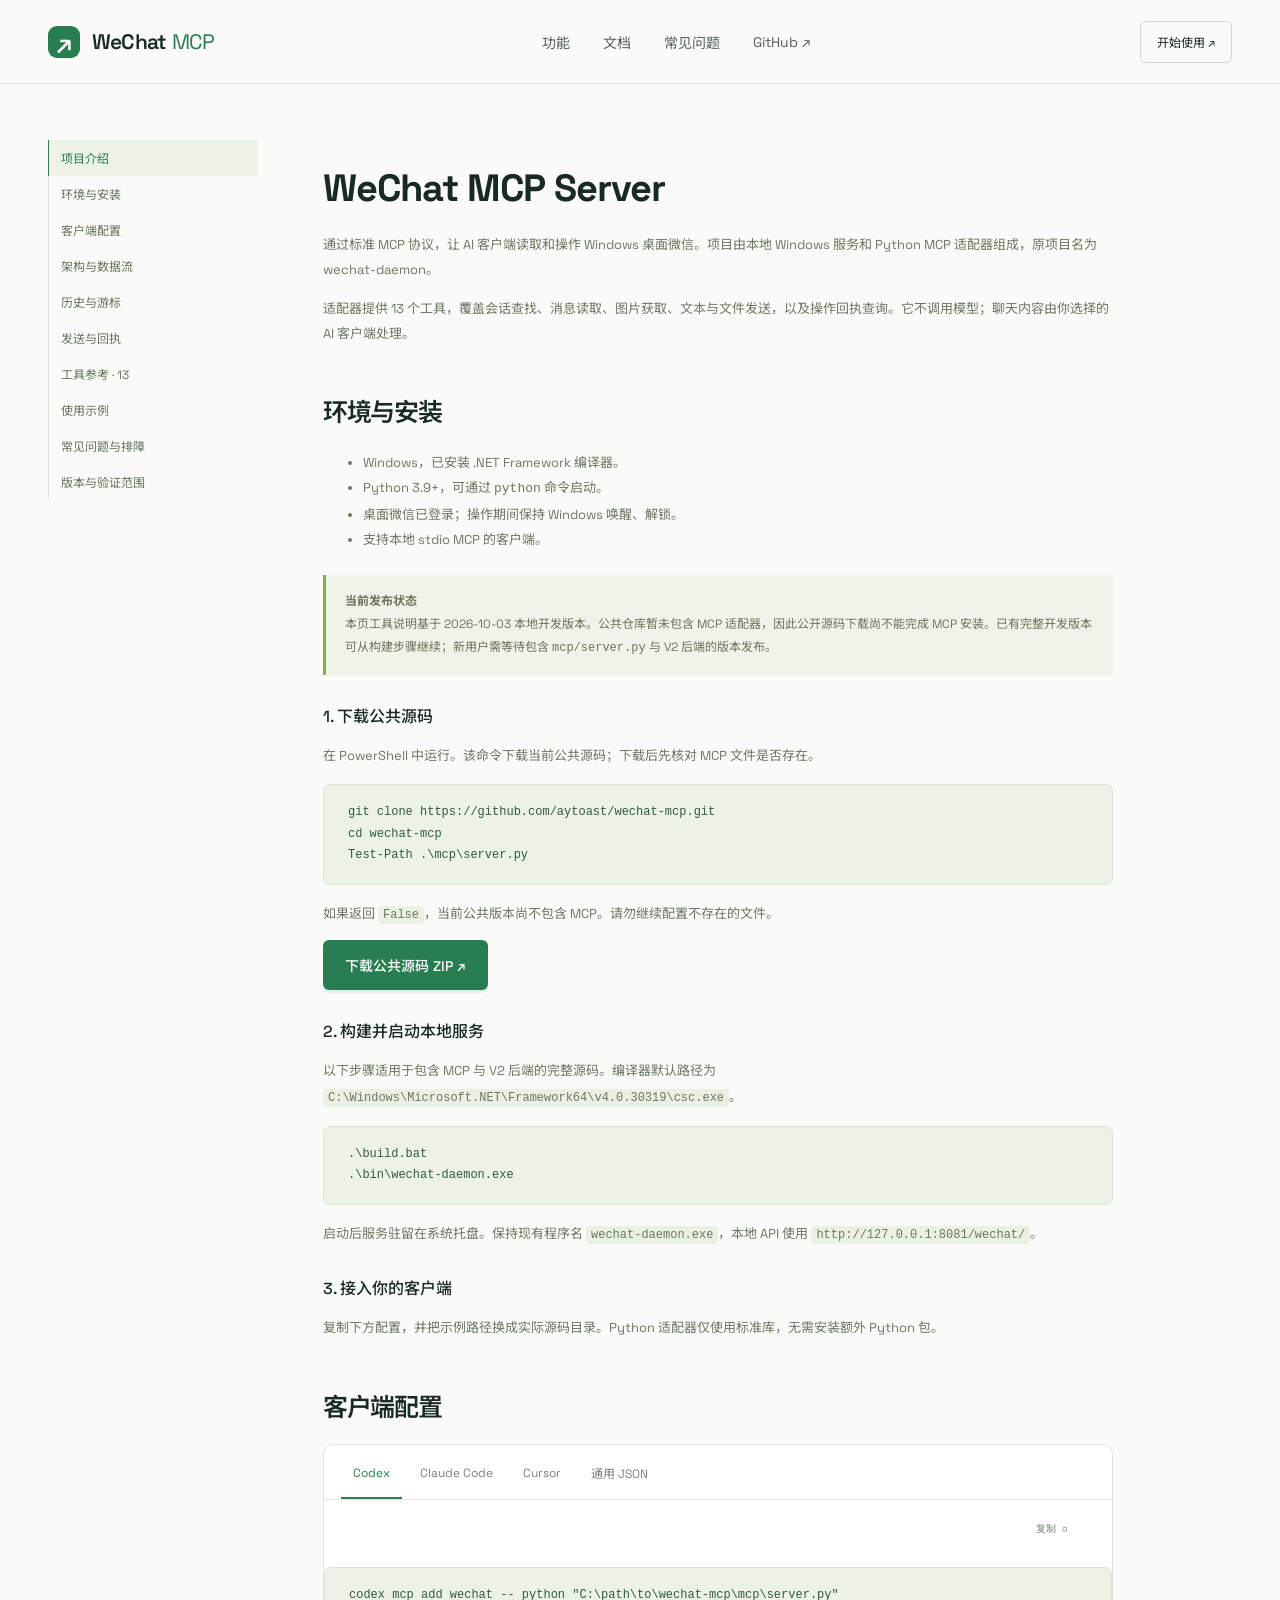
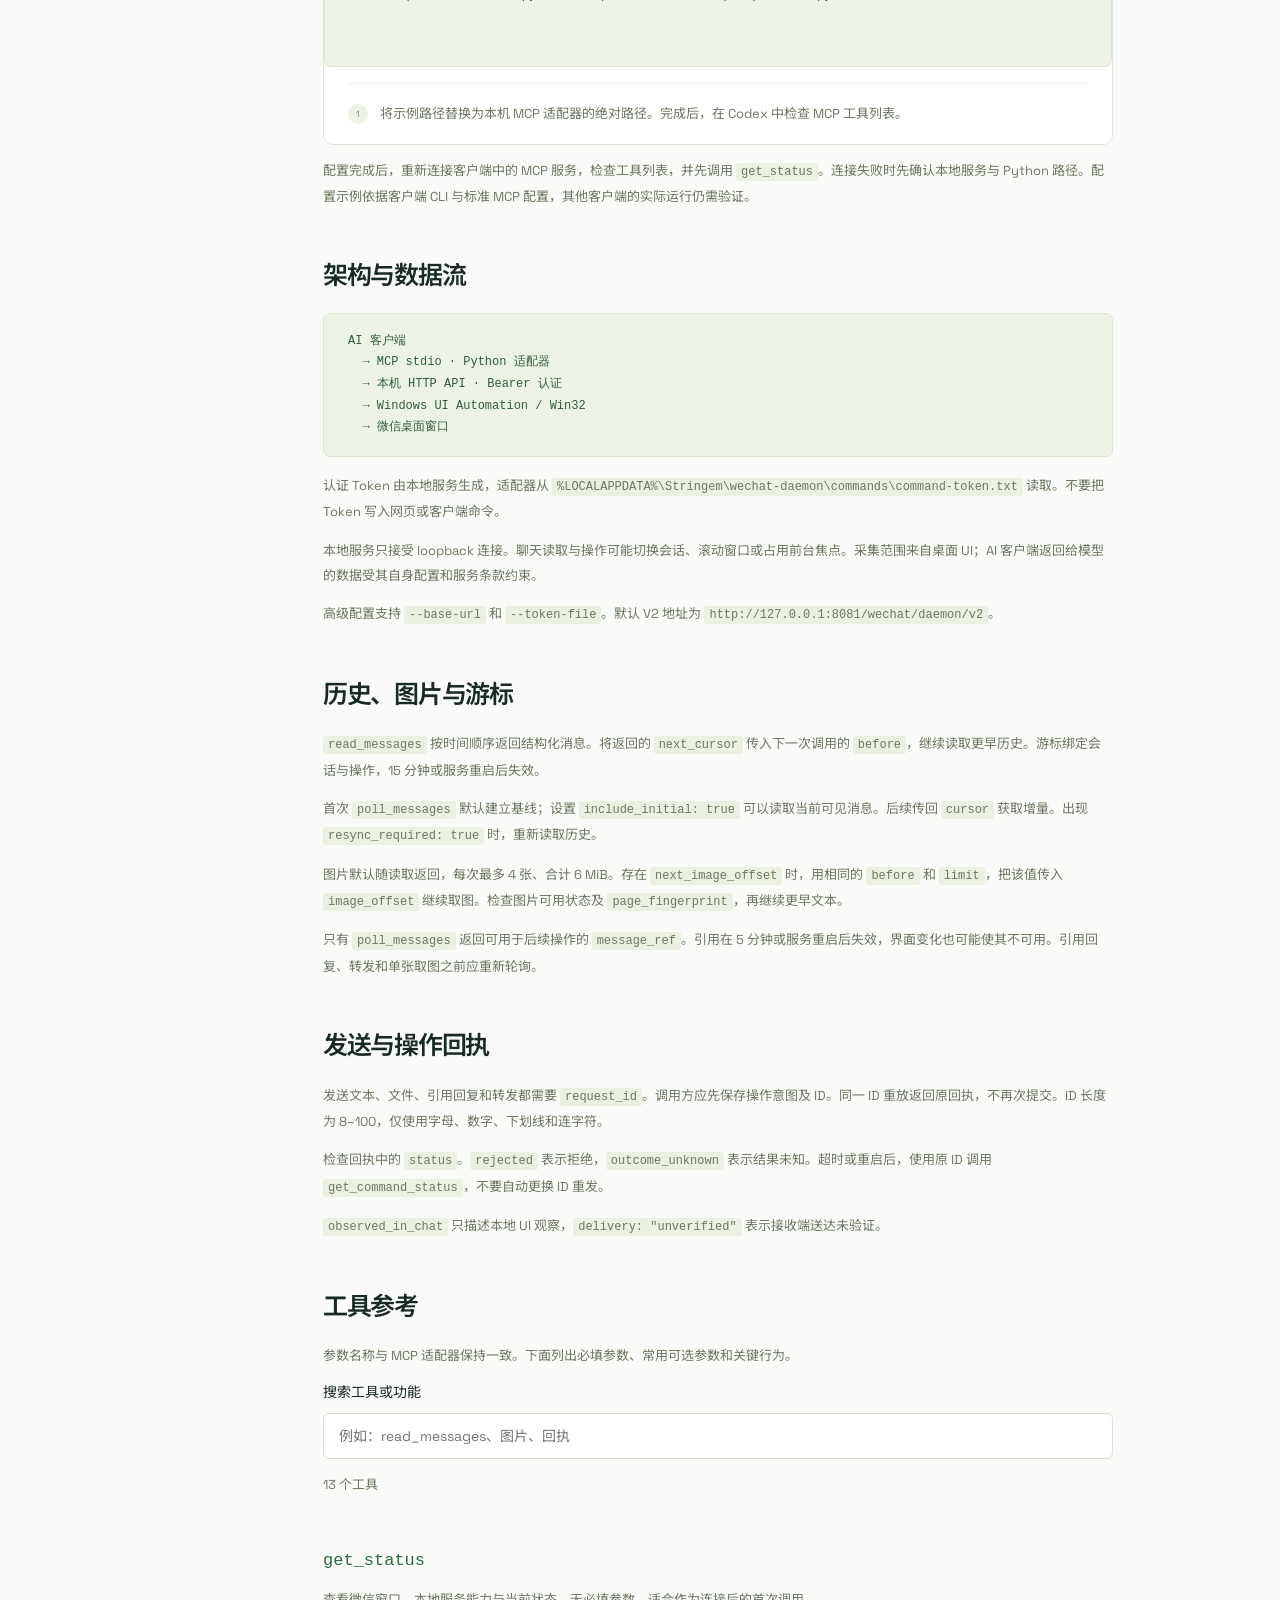
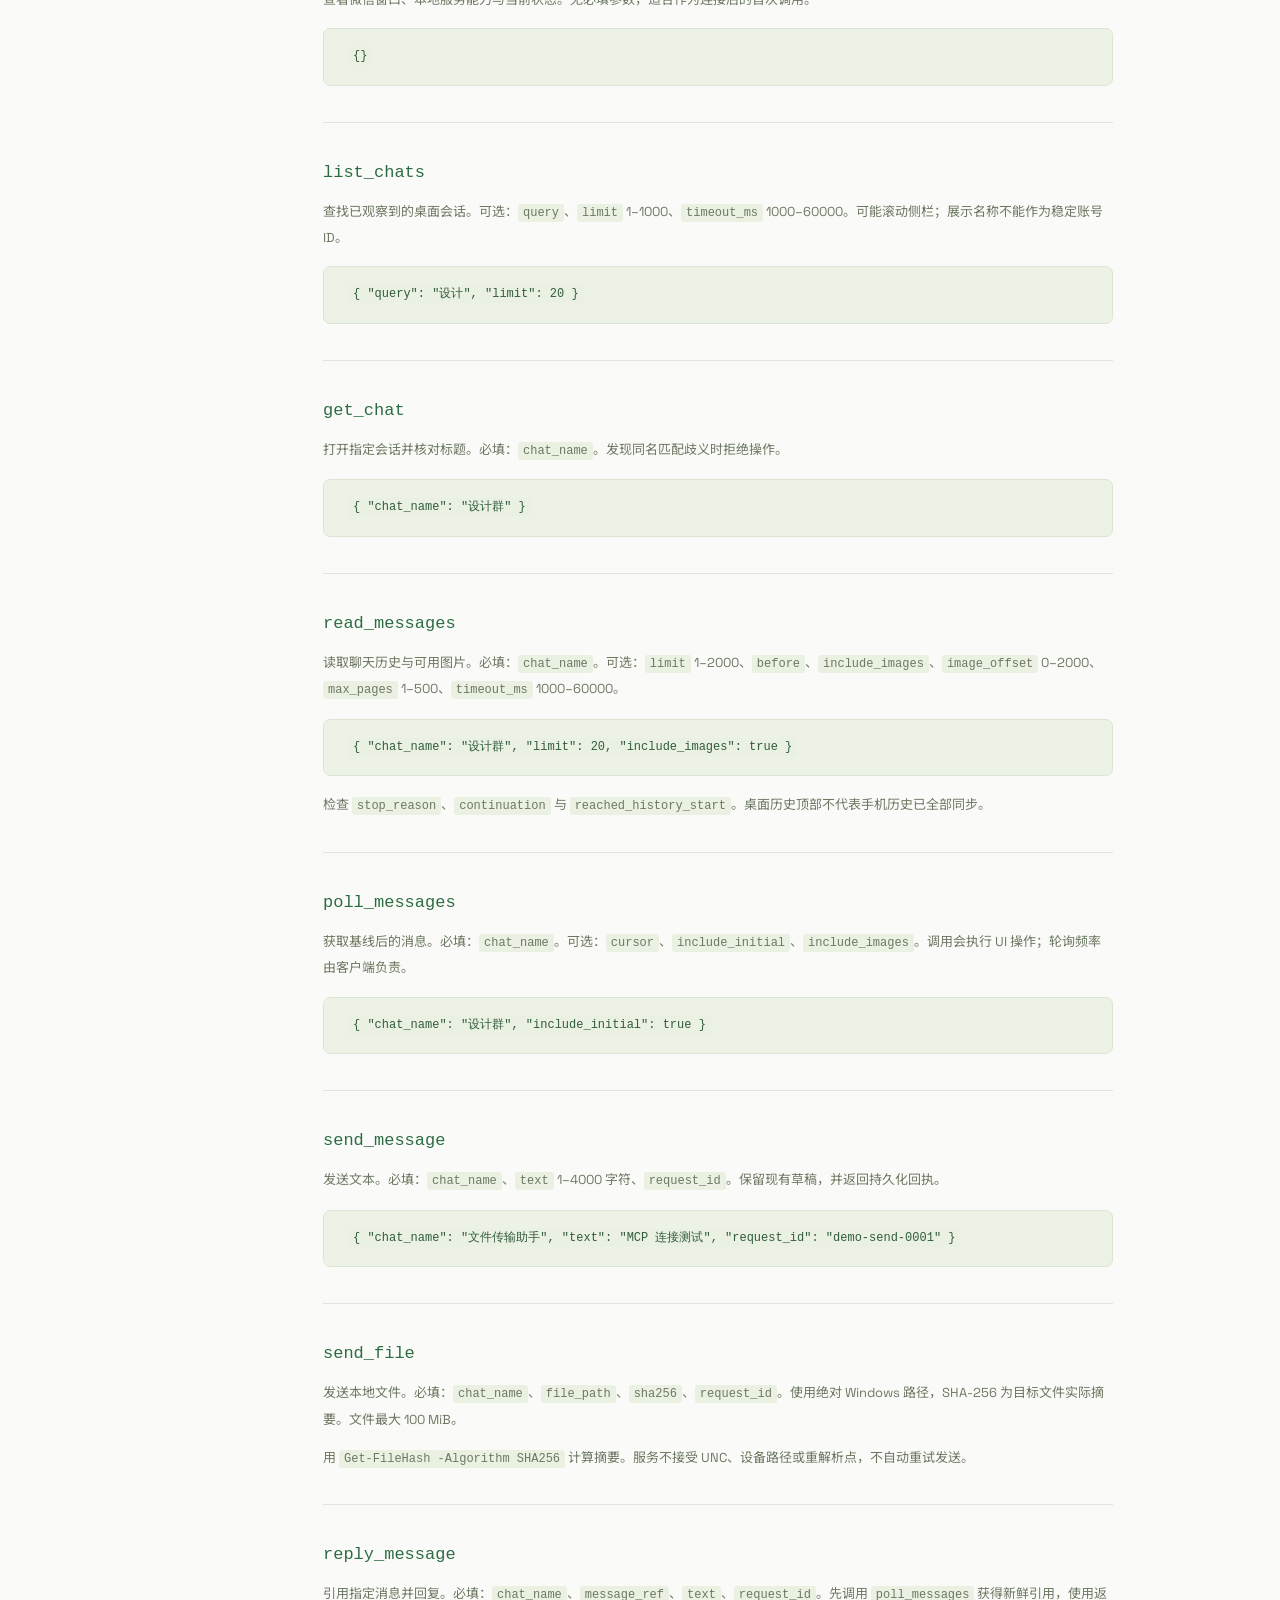
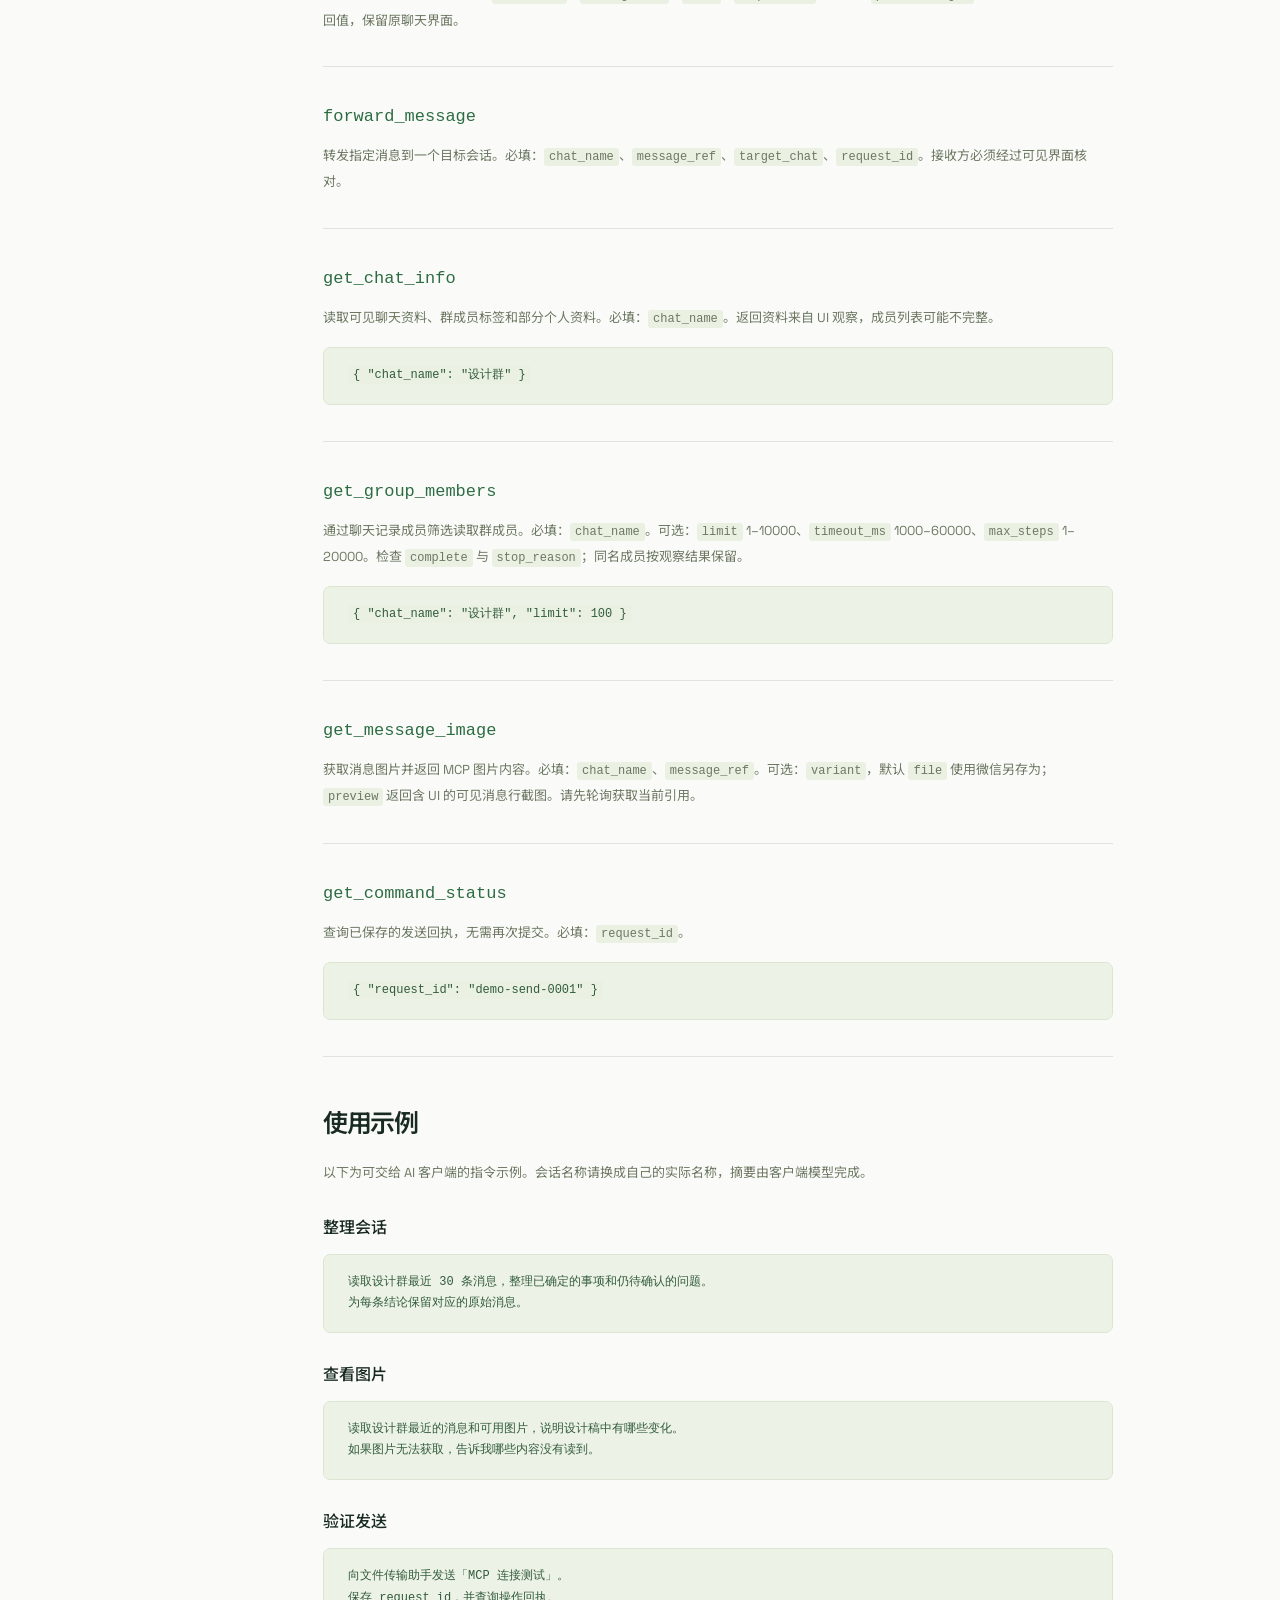
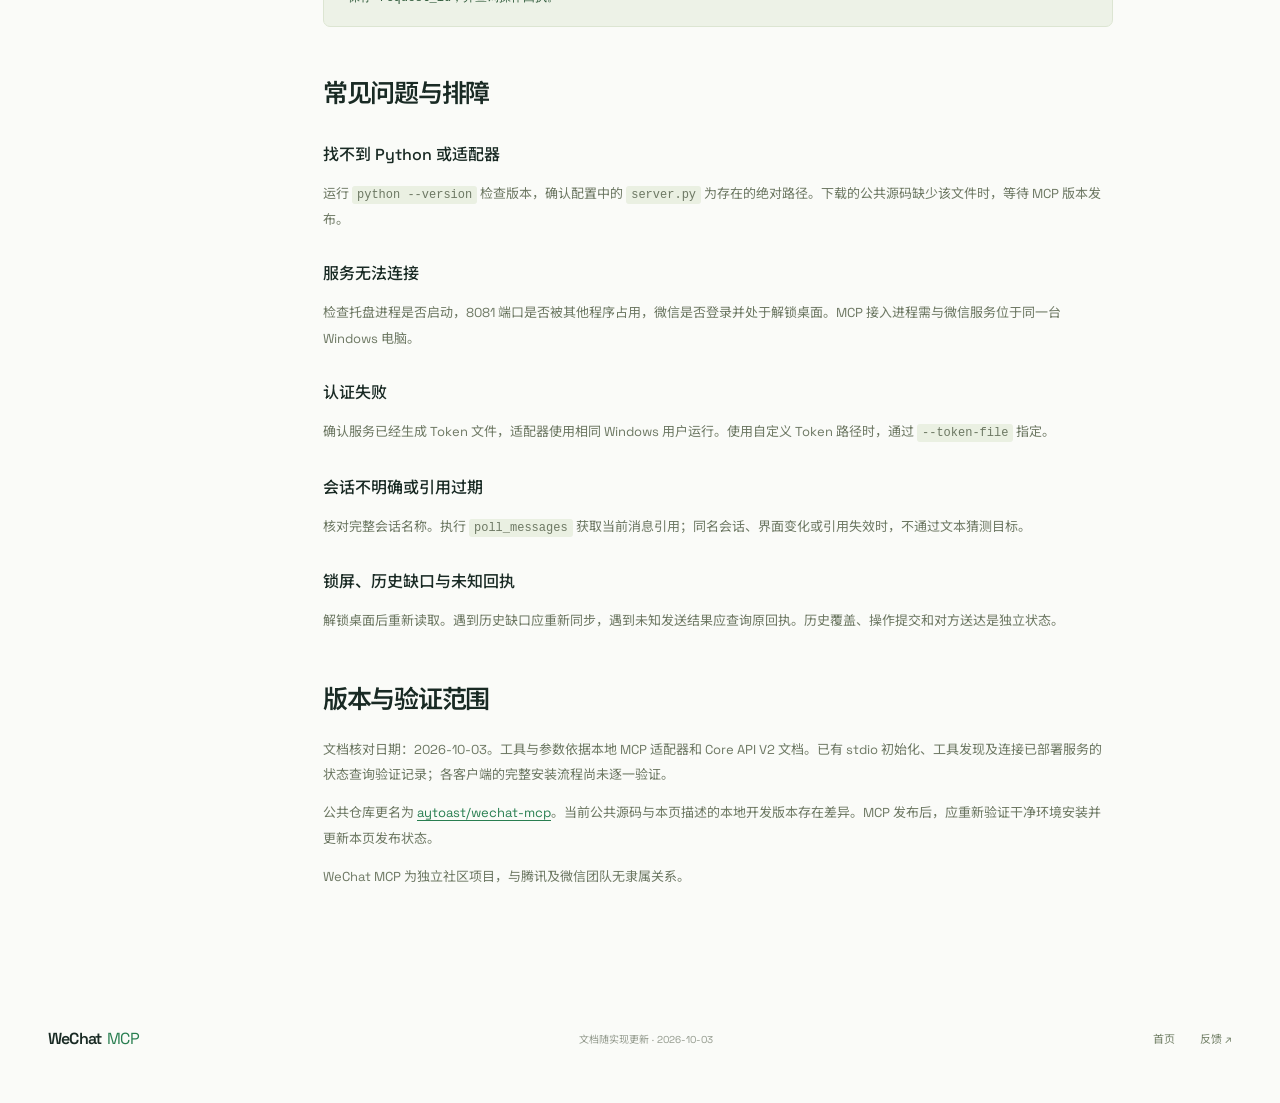
==== website/docs.html @ 26252d42 "feat: consolidate polished website into WeChat MCP repository" ====
<!doctype html><html lang="zh-CN"><head><meta charset="UTF-8"><meta name="viewport" content="width=device-width,initial-scale=1"><title>文档 — WeChat MCP Server</title><meta name="description" content="WeChat MCP Server 安装、客户端配置、13 个工具的参数说明与操作示例。"><link rel="icon" href="./favicon.svg" type="image/svg+xml"><link rel="stylesheet" href="./style.css?v=20261003-polish"></head><body>
<a class="skip" href="#main">跳到正文</a><header><div class="nav wrap"><a class="brand" href="./"><span class="brand-icon">↗</span>WeChat <b>MCP</b></a><nav aria-label="主导航"><a href="./#capabilities">功能</a><a href="./docs.html" aria-current="page">文档</a><a href="./#faq">常见问题</a><a class="github" href="https://github.com/aytoast/wechat-mcp">GitHub ↗</a></nav><a class="nav-cta" href="#quickstart">开始使用 ↗</a></div></header>
<div class="docs-mobile-nav wrap"><a href="#quickstart">安装</a><a href="#clients">客户端</a><a href="#tools">工具</a><a href="#examples">示例</a><a href="#troubleshooting">排障</a></div>
<div class="docs-layout wrap"><aside class="docs-sidebar" aria-label="文档目录"><a href="#overview">项目介绍</a><a href="#quickstart">环境与安装</a><a href="#clients">客户端配置</a><a href="#architecture">架构与数据流</a><a href="#history">历史与游标</a><a href="#receipts">发送与回执</a><a href="#tools">工具参考 · 13</a><a href="#examples">使用示例</a><a href="#troubleshooting">常见问题与排障</a><a href="#status">版本与验证范围</a></aside>
<main class="docs-main" id="main"><section id="overview"><h1>WeChat MCP Server</h1><p>通过标准 MCP 协议，让 AI 客户端读取和操作 Windows 桌面微信。项目由本地 Windows 服务和 Python MCP 适配器组成，原项目名为 wechat-daemon。</p><p>适配器提供 13 个工具，覆盖会话查找、消息读取、图片获取、文本与文件发送，以及操作回执查询。它不调用模型；聊天内容由你选择的 AI 客户端处理。</p></section>
<section id="quickstart"><h2>环境与安装</h2><ul><li>Windows，已安装 .NET Framework 编译器。</li><li>Python 3.9+，可通过 <code>python</code> 命令启动。</li><li>桌面微信已登录；操作期间保持 Windows 唤醒、解锁。</li><li>支持本地 stdio MCP 的客户端。</li></ul><div class="callout"><strong>当前发布状态</strong><br>本页工具说明基于 2026-10-03 本地开发版本。公共仓库暂未包含 MCP 适配器，因此公开源码下载尚不能完成 MCP 安装。已有完整开发版本可从构建步骤继续；新用户需等待包含 <code>mcp/server.py</code> 与 V2 后端的版本发布。</div><h3>1. 下载公共源码</h3><p>在 PowerShell 中运行。该命令下载当前公共源码；下载后先核对 MCP 文件是否存在。</p><pre><code>git clone https://github.com/aytoast/wechat-mcp.git
cd wechat-mcp
Test-Path .\mcp\server.py</code></pre><p>如果返回 <code>False</code>，当前公共版本尚不包含 MCP。请勿继续配置不存在的文件。</p><a class="button primary" href="https://github.com/aytoast/wechat-mcp/archive/refs/heads/master.zip">下载公共源码 ZIP ↗</a><h3>2. 构建并启动本地服务</h3><p>以下步骤适用于包含 MCP 与 V2 后端的完整源码。编译器默认路径为 <code>C:\Windows\Microsoft.NET\Framework64\v4.0.30319\csc.exe</code>。</p><pre><code>.\build.bat
.\bin\wechat-daemon.exe</code></pre><p>启动后服务驻留在系统托盘。保持现有程序名 <code>wechat-daemon.exe</code>，本地 API 使用 <code>http://127.0.0.1:8081/wechat/</code>。</p><h3>3. 接入你的客户端</h3><p>复制下方配置，并把示例路径换成实际源码目录。Python 适配器仅使用标准库，无需安装额外 Python 包。</p></section>
<section id="clients"><h2>客户端配置</h2><div class="install-card"><div class="tabs" role="tablist" aria-label="选择 MCP 客户端"><button role="tab" aria-selected="true" data-client="codex">Codex</button><button role="tab" aria-selected="false" data-client="claude">Claude Code</button><button role="tab" aria-selected="false" data-client="cursor">Cursor</button><button role="tab" aria-selected="false" data-client="json">通用 JSON</button></div><div class="code-heading"><button class="copy" data-copy="install-command" aria-label="复制接入命令">复制 ▢</button></div><pre><code id="install-command"></code></pre><div class="install-foot"><span class="step-circle">1</span><p id="client-note"></p></div></div><p>配置完成后，重新连接客户端中的 MCP 服务，检查工具列表，并先调用 <code>get_status</code>。连接失败时先确认本地服务与 Python 路径。配置示例依据客户端 CLI 与标准 MCP 配置，其他客户端的实际运行仍需验证。</p></section>
<section id="architecture"><h2>架构与数据流</h2><pre><code>AI 客户端
  → MCP stdio · Python 适配器
  → 本机 HTTP API · Bearer 认证
  → Windows UI Automation / Win32
  → 微信桌面窗口</code></pre><p>认证 Token 由本地服务生成，适配器从 <code>%LOCALAPPDATA%\Stringem\wechat-daemon\commands\command-token.txt</code> 读取。不要把 Token 写入网页或客户端命令。</p><p>本地服务只接受 loopback 连接。聊天读取与操作可能切换会话、滚动窗口或占用前台焦点。采集范围来自桌面 UI；AI 客户端返回给模型的数据受其自身配置和服务条款约束。</p><p>高级配置支持 <code>--base-url</code> 和 <code>--token-file</code>。默认 V2 地址为 <code>http://127.0.0.1:8081/wechat/daemon/v2</code>。</p></section>
<section id="history"><h2>历史、图片与游标</h2><p><code>read_messages</code> 按时间顺序返回结构化消息。将返回的 <code>next_cursor</code> 传入下一次调用的 <code>before</code>，继续读取更早历史。游标绑定会话与操作，15 分钟或服务重启后失效。</p><p>首次 <code>poll_messages</code> 默认建立基线；设置 <code>include_initial: true</code> 可以读取当前可见消息。后续传回 <code>cursor</code> 获取增量。出现 <code>resync_required: true</code> 时，重新读取历史。</p><p>图片默认随读取返回，每次最多 4 张、合计 6 MiB。存在 <code>next_image_offset</code> 时，用相同的 <code>before</code> 和 <code>limit</code>，把该值传入 <code>image_offset</code> 继续取图。检查图片可用状态及 <code>page_fingerprint</code>，再继续更早文本。</p><p>只有 <code>poll_messages</code> 返回可用于后续操作的 <code>message_ref</code>。引用在 5 分钟或服务重启后失效，界面变化也可能使其不可用。引用回复、转发和单张取图之前应重新轮询。</p></section>
<section id="receipts"><h2>发送与操作回执</h2><p>发送文本、文件、引用回复和转发都需要 <code>request_id</code>。调用方应先保存操作意图及 ID。同一 ID 重放返回原回执，不再次提交。ID 长度为 8–100，仅使用字母、数字、下划线和连字符。</p><p>检查回执中的 <code>status</code>。<code>rejected</code> 表示拒绝，<code>outcome_unknown</code> 表示结果未知。超时或重启后，使用原 ID 调用 <code>get_command_status</code>，不要自动更换 ID 重发。</p><p><code>observed_in_chat</code> 只描述本地 UI 观察，<code>delivery: "unverified"</code> 表示接收端送达未验证。</p></section>
<section id="tools"><h2>工具参考</h2><p>参数名称与 MCP 适配器保持一致。下面列出必填参数、常用可选参数和关键行为。</p><label for="tool-search">搜索工具或功能</label><input id="tool-search" class="doc-search" type="search" placeholder="例如：read_messages、图片、回执" style="margin-top:12px"><p id="tool-count" aria-live="polite">13 个工具</p><div id="tool-empty" class="doc-empty" hidden>没有匹配的工具，试试其他关键词。</div>
<article class="doc-tool" id="get_status"><h3>get_status</h3><p>查看微信窗口、本地服务能力与当前状态。无必填参数，适合作为连接后的首次调用。</p><pre><code>{}</code></pre></article>
<article class="doc-tool" id="list_chats"><h3>list_chats</h3><p>查找已观察到的桌面会话。可选：<code>query</code>、<code>limit</code> 1–1000、<code>timeout_ms</code> 1000–60000。可能滚动侧栏；展示名称不能作为稳定账号 ID。</p><pre><code>{ "query": "设计", "limit": 20 }</code></pre></article>
<article class="doc-tool" id="get_chat"><h3>get_chat</h3><p>打开指定会话并核对标题。必填：<code>chat_name</code>。发现同名匹配歧义时拒绝操作。</p><pre><code>{ "chat_name": "设计群" }</code></pre></article>
<article class="doc-tool" id="read_messages"><h3>read_messages</h3><p>读取聊天历史与可用图片。必填：<code>chat_name</code>。可选：<code>limit</code> 1–2000、<code>before</code>、<code>include_images</code>、<code>image_offset</code> 0–2000、<code>max_pages</code> 1–500、<code>timeout_ms</code> 1000–60000。</p><pre><code>{ "chat_name": "设计群", "limit": 20, "include_images": true }</code></pre><p>检查 <code>stop_reason</code>、<code>continuation</code> 与 <code>reached_history_start</code>。桌面历史顶部不代表手机历史已全部同步。</p></article>
<article class="doc-tool" id="poll_messages"><h3>poll_messages</h3><p>获取基线后的消息。必填：<code>chat_name</code>。可选：<code>cursor</code>、<code>include_initial</code>、<code>include_images</code>。调用会执行 UI 操作；轮询频率由客户端负责。</p><pre><code>{ "chat_name": "设计群", "include_initial": true }</code></pre></article>
<article class="doc-tool" id="send_message"><h3>send_message</h3><p>发送文本。必填：<code>chat_name</code>、<code>text</code> 1–4000 字符、<code>request_id</code>。保留现有草稿，并返回持久化回执。</p><pre><code>{ "chat_name": "文件传输助手", "text": "MCP 连接测试", "request_id": "demo-send-0001" }</code></pre></article>
<article class="doc-tool" id="send_file"><h3>send_file</h3><p>发送本地文件。必填：<code>chat_name</code>、<code>file_path</code>、<code>sha256</code>、<code>request_id</code>。使用绝对 Windows 路径，SHA-256 为目标文件实际摘要。文件最大 100 MiB。</p><p>用 <code>Get-FileHash -Algorithm SHA256</code> 计算摘要。服务不接受 UNC、设备路径或重解析点，不自动重试发送。</p></article>
<article class="doc-tool" id="reply_message"><h3>reply_message</h3><p>引用指定消息并回复。必填：<code>chat_name</code>、<code>message_ref</code>、<code>text</code>、<code>request_id</code>。先调用 <code>poll_messages</code> 获得新鲜引用，使用返回值，保留原聊天界面。</p></article>
<article class="doc-tool" id="forward_message"><h3>forward_message</h3><p>转发指定消息到一个目标会话。必填：<code>chat_name</code>、<code>message_ref</code>、<code>target_chat</code>、<code>request_id</code>。接收方必须经过可见界面核对。</p></article>
<article class="doc-tool" id="get_chat_info"><h3>get_chat_info</h3><p>读取可见聊天资料、群成员标签和部分个人资料。必填：<code>chat_name</code>。返回资料来自 UI 观察，成员列表可能不完整。</p><pre><code>{ "chat_name": "设计群" }</code></pre></article>
<article class="doc-tool" id="get_group_members"><h3>get_group_members</h3><p>通过聊天记录成员筛选读取群成员。必填：<code>chat_name</code>。可选：<code>limit</code> 1–10000、<code>timeout_ms</code> 1000–60000、<code>max_steps</code> 1–20000。检查 <code>complete</code> 与 <code>stop_reason</code>；同名成员按观察结果保留。</p><pre><code>{ "chat_name": "设计群", "limit": 100 }</code></pre></article>
<article class="doc-tool" id="get_message_image"><h3>get_message_image</h3><p>获取消息图片并返回 MCP 图片内容。必填：<code>chat_name</code>、<code>message_ref</code>。可选：<code>variant</code>，默认 <code>file</code> 使用微信另存为；<code>preview</code> 返回含 UI 的可见消息行截图。请先轮询获取当前引用。</p></article>
<article class="doc-tool" id="get_command_status"><h3>get_command_status</h3><p>查询已保存的发送回执，无需再次提交。必填：<code>request_id</code>。</p><pre><code>{ "request_id": "demo-send-0001" }</code></pre></article></section>
<section id="examples"><h2>使用示例</h2><p>以下为可交给 AI 客户端的指令示例。会话名称请换成自己的实际名称，摘要由客户端模型完成。</p><h3>整理会话</h3><pre><code>读取设计群最近 30 条消息，整理已确定的事项和仍待确认的问题。
为每条结论保留对应的原始消息。</code></pre><h3>查看图片</h3><pre><code>读取设计群最近的消息和可用图片，说明设计稿中有哪些变化。
如果图片无法获取，告诉我哪些内容没有读到。</code></pre><h3>验证发送</h3><pre><code>向文件传输助手发送「MCP 连接测试」。
保存 request_id，并查询操作回执。</code></pre></section>
<section id="troubleshooting"><h2>常见问题与排障</h2><h3>找不到 Python 或适配器</h3><p>运行 <code>python --version</code> 检查版本，确认配置中的 <code>server.py</code> 为存在的绝对路径。下载的公共源码缺少该文件时，等待 MCP 版本发布。</p><h3>服务无法连接</h3><p>检查托盘进程是否启动，8081 端口是否被其他程序占用，微信是否登录并处于解锁桌面。MCP 接入进程需与微信服务位于同一台 Windows 电脑。</p><h3>认证失败</h3><p>确认服务已经生成 Token 文件，适配器使用相同 Windows 用户运行。使用自定义 Token 路径时，通过 <code>--token-file</code> 指定。</p><h3>会话不明确或引用过期</h3><p>核对完整会话名称。执行 <code>poll_messages</code> 获取当前消息引用；同名会话、界面变化或引用失效时，不通过文本猜测目标。</p><h3>锁屏、历史缺口与未知回执</h3><p>解锁桌面后重新读取。遇到历史缺口应重新同步，遇到未知发送结果应查询原回执。历史覆盖、操作提交和对方送达是独立状态。</p></section>
<section id="status"><h2>版本与验证范围</h2><p>文档核对日期：2026-10-03。工具与参数依据本地 MCP 适配器和 Core API V2 文档。已有 stdio 初始化、工具发现及连接已部署服务的状态查询验证记录；各客户端的完整安装流程尚未逐一验证。</p><p>公共仓库更名为 <a href="https://github.com/aytoast/wechat-mcp">aytoast/wechat-mcp</a>。当前公共源码与本页描述的本地开发版本存在差异。MCP 发布后，应重新验证干净环境安装并更新本页发布状态。</p><p>WeChat MCP 为独立社区项目，与腾讯及微信团队无隶属关系。</p></section>
</main></div><footer class="wrap"><a class="brand" href="./">WeChat <b>MCP</b></a><span>文档随实现更新 · 2026-10-03</span><div><a href="./">首页</a><a href="https://github.com/aytoast/wechat-mcp/issues">反馈 ↗</a></div></footer><div id="toast" role="status" aria-live="polite"></div><script src="./app.js?v=20261003-polish"></script></body></html>
---- website/style.css ----
@import url('https://fonts.googleapis.com/css2?family=Noto+Sans+SC:wght@400;500;600;700;800;900&family=Space+Grotesk:wght@400;500;600;700&display=swap');
:root{--bg:#fafbf8;--ink:#192a24;--muted:#69766e;--green:#287e50;--lime:#d8f69e;--line:#dfe5dd;--mono:Consolas,'Courier New',monospace}*{box-sizing:border-box}html{scroll-behavior:smooth;scroll-padding-top:90px}body{margin:0;background:var(--bg);color:var(--ink);font-family:'Space Grotesk','Noto Sans SC',sans-serif;font-size:14px}a{color:inherit;text-decoration:none}button,input{font:inherit}button,a,summary{-webkit-tap-highlight-color:transparent}button{cursor:pointer}button:focus-visible,a:focus-visible,summary:focus-visible,input:focus-visible{outline:3px solid #6cad70;outline-offset:5px}.wrap{width:min(1184px,calc(100% - 80px));margin:auto}header{height:84px;border-bottom:1px solid var(--line);background:#fafbf8ed;position:sticky;top:0;z-index:10;backdrop-filter:blur(14px)}.nav{height:100%;display:flex;align-items:center;justify-content:space-between}.brand{display:flex;align-items:center;gap:6px;font-size:21px;letter-spacing:-.8px;font-weight:600}.brand b{font-weight:400;color:var(--green)}.brand-icon{display:inline-grid;place-items:center;width:32px;height:32px;border-radius:9px;background:var(--green);color:white;font-size:27px;font-weight:500;margin-right:6px}.nav nav{display:flex;gap:33px;align-items:center;color:#536057}.nav nav a:hover,.text-link:hover,footer a:hover{color:var(--green)}.github span{margin-left:5px}.nav-cta{font-size:12px;border:1px solid #cfd8cb;border-radius:6px;padding:11px 16px}.nav-cta span{margin-left:22px}.hero{min-height:640px;display:grid;grid-template-columns:1fr 1fr;gap:35px;align-items:center;padding-top:55px;padding-bottom:60px}.eyebrow{display:flex;gap:9px;align-items:center;font-size:10px;letter-spacing:1.8px;font-weight:600;color:#53765e}.status-dot,.tiny-dot{display:inline-block;width:6px;height:6px;border-radius:50%;background:#76a849}.hero h1{font-size:clamp(44px,4.7vw,66px);line-height:1.24;letter-spacing:-3px;margin:26px 0 24px;font-weight:800}.hero h1 span{color:var(--green)}.lead{font-size:16px;color:var(--muted);line-height:1.95}.hero-actions{display:flex;align-items:center;gap:27px;margin-top:31px}.button{display:inline-flex;align-items:center;justify-content:center;gap:38px;border-radius:6px;padding:15px 22px;font-weight:500}.primary{background:var(--green);color:white;box-shadow:0 3px 0 #1e603e15}.primary:hover{background:#206b43}.text-link{font-size:13px;display:inline-flex;gap:17px;align-items:center}.hero-notes{display:flex;gap:22px;margin-top:32px;font-size:11px;color:#758073}.hero-notes span:before{content:'✓';margin-right:7px;color:#52825a}.hero-visual{position:relative;padding:60px 0 45px 10px;min-width:0;background:radial-gradient(ellipse at center,#e6efdc 0,transparent 69%)}.visual-label{position:absolute;right:6px;top:17px;font:9px var(--mono);letter-spacing:2px;color:#869781}.orbit{border:1px solid #dee7d7;border-radius:50%;position:absolute;pointer-events:none}.orbit-one{width:90%;height:115%;left:6%;top:-5%;transform:rotate(35deg)}.orbit-two{width:110%;height:74%;left:-6%;top:10%;transform:rotate(-25deg)}.demo-window{position:relative;border:1px solid #dbe3d5;border-radius:12px;background:#fff;box-shadow:0 18px 65px #334c3112;transform:rotate(-1deg)}.window-bar{height:46px;border-bottom:1px solid #e7ebe3;display:flex;align-items:center;padding:0 17px;gap:17px;font-size:11px;color:#788478;background:#f7f9f4;border-radius:12px 12px 0 0}.window-dots{font-size:9px;color:#bbc6b5;letter-spacing:3px}.demo-tag{margin-left:auto;font-size:9px;border:1px solid #dde4d7;border-radius:4px;padding:3px 5px}.demo-content{padding:25px 23px 27px}.prompt{display:flex;gap:10px;align-items:center;font-size:12px}.prompt p{margin:0}.avatar{display:grid;place-items:center;background:#ecefe8;color:#818b79;width:26px;height:26px;border-radius:7px;font-size:10px}.tool-line{display:flex;gap:10px;align-items:center;background:#f1f6eb;padding:12px;margin:24px 0 0;border:1px solid #e0e9d8;border-radius:6px 6px 0 0;font-size:11px;color:#4c6844}.tool-line .tiny-dot{margin-left:auto}.tool-icon{font-size:16px}.tool-args{display:grid;grid-template-columns:85px 1fr;gap:9px;background:#fafcf7;border:1px solid #e0e9d8;border-top:0;padding:14px 16px;border-radius:0 0 6px 6px;font:11px var(--mono)}.tool-args span{color:#829076}.tool-args b{font-weight:400;color:#4d6d40}.demo-answer{display:flex;gap:13px;margin-top:26px;font-size:12px}.spark{font-size:24px;color:var(--green);line-height:1}.demo-answer b{font-weight:500}.demo-answer p{font:10px/2.4 var(--mono);color:#8a9c80;margin:9px 0}.demo-answer p span{font-family:'Noto Sans SC',sans-serif;color:#596951;font-size:11px;margin-left:8px}.demo-answer small{font-size:9px;color:#94a08f}.window-footer{border-top:1px solid #e7ebe3;display:flex;justify-content:space-between;padding:12px 18px;color:#86917f;font-size:9px}.window-footer i{display:inline-block;width:5px;height:5px;background:#83a864;border-radius:50%;margin-right:6px}.wechat-node{display:flex;align-items:center;gap:13px;padding:17px 19px;width:250px;position:relative;margin:-3px 22px 0 auto;transform:rotate(3deg);border-radius:10px;color:white;background:#236c47;box-shadow:0 8px 25px #1e563324;font-size:13px}.wechat-node small{display:block;font-size:7px;letter-spacing:1px;margin-top:5px;color:#b0d0b9}.wechat-node>span{margin-left:auto;font-size:21px}.clients{display:flex;align-items:center;justify-content:space-between;padding:26px 0 40px;border-bottom:1px solid var(--line)}.clients>span{font-size:11px;color:#828c80}.clients>div{display:flex;gap:42px;color:#546050;align-items:center}.clients b{font-weight:500;font-size:17px}.clients b:last-child{font-size:12px;color:#869080}.section{padding-top:100px;padding-bottom:100px}.install-layout{display:grid;grid-template-columns:1fr 1.32fr;gap:70px}h2{font-size:34px;font-weight:600;letter-spacing:-1.3px;line-height:1.5;margin:18px 0}.section-copy{color:var(--muted);line-height:1.95;font-size:13px;margin-bottom:23px}.requirements{margin-top:32px;font-size:10px;color:#94a08d}.requirements p{color:#687460;font-size:11px;line-height:1.8}.install-card{border:1px solid var(--line);border-radius:10px;background:#fff;align-self:center;overflow:hidden;min-width:0}.tabs{display:flex;border-bottom:1px solid var(--line);padding:0 17px;gap:6px}.tabs button{border:0;background:transparent;color:#7b8479;padding:19px 12px 15px;font-size:12px;border-bottom:2px solid transparent;white-space:nowrap}.tabs button[aria-selected=true]{color:var(--green);border-bottom-color:var(--green)}.code-heading{display:flex;align-items:center;justify-content:space-between;font:9px var(--mono);color:#889280;padding:22px 24px 5px}.copy{background:transparent;border:0;color:#718068;font-size:10px;padding:7px}.copy span{padding-left:8px}pre{font:12px/1.8 var(--mono);white-space:pre-wrap;overflow-wrap:anywhere;margin:0;padding:17px 24px;color:#315c3c;tab-size:2}.install-card pre{min-height:100px}.install-foot{display:flex;gap:12px;align-items:center;margin:0 24px;padding:17px 0;border-top:1px solid #edf0e9;font-size:11px;color:#788570;line-height:1.8}.install-foot p{margin:0}.step-circle{width:20px;height:20px;flex-shrink:0;display:grid;place-items:center;background:#edf4e7;border-radius:50%;font-size:9px}.release-note{font-size:10px;line-height:1.8;padding:14px 24px;background:#f5f6ef;color:#808473}.release-note>span{color:#656c55;margin-right:9px}.release-note a{text-decoration:underline}.capabilities{background:#f0f3ec;border-block:1px solid #e6eadd}.section-heading{display:flex;justify-content:space-between;align-items:flex-end;margin-bottom:34px}.section-heading p{font-size:12px;color:#7c8775;line-height:1.9;padding-bottom:7px}.feature-grid{display:grid;grid-template-columns:repeat(3,1fr);border:1px solid #dae1d2;border-radius:10px;overflow:hidden}.feature-grid article{position:relative;padding:29px 29px 22px;border-right:1px solid #dae1d2;border-bottom:1px solid #dae1d2;background:#f9faf5}.feature-grid article:nth-child(3n){border-right:0}.feature-grid article:nth-child(n+4){border-bottom:0}.feature-icon{display:grid;place-items:center;width:34px;height:34px;background:#eaf0e2;border:1px solid #dfe7d6;border-radius:7px;font-size:21px;color:#50723e}.feature-number{position:absolute;right:27px;top:38px;font:10px var(--mono);color:#a8b09f}.feature-grid h3{font-size:16px;font-weight:500;margin-top:24px}.feature-grid p{font-size:12px;color:#7b8673;line-height:1.9;min-height:68px}.feature-grid a{display:flex;justify-content:space-between;font-size:11px;color:#537246;margin-top:27px}.feature-grid code{font:10px var(--mono)}.architecture{display:grid;grid-template-columns:1fr 1fr;gap:100px}.flow{max-width:470px}.flow>div{display:flex;align-items:center;border:1px solid var(--line);padding:19px 21px;border-radius:7px;background:white}.flow>div>span{font:10px var(--mono);color:#a4b09a;margin-right:25px}.flow b{font-size:13px;font-weight:500}.flow small{margin-left:auto;color:#859079;font-size:10px}.flow>i{display:block;text-align:center;padding:12px;font-style:normal;color:#9aa88b;font-size:12px}.flow code{font-size:9px;margin-left:9px}.flow .flow-active{background:#edf5e3;border-color:#b7cea1}.flow p{font-size:10px;color:#8b9680;line-height:1.8;margin-top:21px}.faq{display:grid;grid-template-columns:1fr 1.3fr;gap:100px;border-top:1px solid var(--line)}.faq .text-link{margin-top:20px}.faq-list details{border-bottom:1px solid var(--line);padding:23px 0}.faq-list details:first-child{padding-top:7px}.faq-list summary{display:flex;justify-content:space-between;list-style:none;cursor:pointer;font-size:14px}.faq-list summary::-webkit-details-marker{display:none}.faq-list summary span{color:#809374}.faq-list details[open] summary span{transform:rotate(45deg)}.faq-list p{font-size:12px;line-height:1.95;color:#7b8573;max-width:94%;margin:15px 0 0}.closing{text-align:center;border-radius:12px;background:#eaf0e1;border:1px solid #dce5cf;padding:55px 20px 58px}.closing .brand-icon{margin:0}.closing h2{font-size:30px;margin-bottom:10px}.closing p{font-size:12px;color:#7a8870;margin-bottom:25px}.closing .button{font-size:12px;padding:12px 20px}footer{display:flex;align-items:center;justify-content:space-between;padding-top:45px;padding-bottom:40px}footer .brand{font-size:16px}footer>span{font-size:10px;color:#939a8d}footer>div{display:flex;gap:25px;font-size:11px;color:#738168}#toast{position:fixed;bottom:25px;left:50%;transform:translateX(-50%);background:#253f2e;color:white;border-radius:7px;padding:12px 20px;z-index:20;font-size:12px;opacity:0;pointer-events:none;transition:opacity .2s}#toast.visible{opacity:1}.skip{position:fixed;left:15px;top:-80px;z-index:30;background:white;padding:15px}.skip:focus{top:15px}.docs-layout{display:grid;grid-template-columns:210px minmax(0,1fr);gap:65px;min-height:80vh}.docs-sidebar{position:sticky;top:110px;align-self:start;padding:30px 0;max-height:calc(100vh - 110px);overflow:auto}.docs-sidebar small{display:block;font-size:9px;letter-spacing:1px;color:#92a087;margin:24px 0 12px}.docs-sidebar a{display:block;font-size:12px;padding:9px 12px;border-left:1px solid var(--line);color:#66745c}.docs-sidebar a:hover{background:#edf2e6;color:#287e50}.docs-main{min-width:0;padding:60px 0 80px;max-width:790px}.docs-main h1{font-size:38px;letter-spacing:-1px;margin:20px 0}.docs-main h2{font-size:25px;margin-top:48px}.docs-main h3{font-size:16px;font-weight:500;margin-top:28px}.docs-main p,.docs-main li{font-size:13px;line-height:1.95;color:#6d7863}.docs-main pre{background:#edf2e7;border:1px solid #dce5d2;border-radius:7px;position:relative;margin:16px 0}.docs-main a:not(.button){color:var(--green);text-decoration:underline;text-underline-offset:3px}.docs-main .callout{border-left:3px solid #8ba661;background:#f0f3e8;padding:15px 19px;font-size:12px;color:#6b775c;line-height:1.9;margin:23px 0}.doc-tool{padding:12px 0 20px;border-bottom:1px solid var(--line)}.doc-tool h3{font-family:var(--mono);font-size:17px;color:#2d6c43}.doc-tool code,.docs-main p code{font-family:var(--mono);font-size:12px;background:#eaf0e2;padding:2px 5px;border-radius:3px}.doc-search{width:100%;border:1px solid #d7e1cc;background:white;border-radius:6px;padding:13px 15px;color:#38522b}.doc-empty{padding:25px;color:#708462}.docs-mobile-nav{display:none}
@media(min-width:1500px){.hero{min-height:690px}.hero h1{font-size:70px}}@media(max-width:1000px){.wrap{width:calc(100% - 48px)}.hero{gap:15px}.hero h1{font-size:48px}.demo-content{padding:20px 15px}.clients>div{gap:20px}.clients b{font-size:14px}.install-layout,.architecture,.faq{gap:45px}.section{padding-block:75px}.tabs{padding:0 8px;gap:0}.tabs button{padding-inline:10px}.feature-grid article{padding:23px}.docs-layout{gap:35px;grid-template-columns:180px minmax(0,1fr)}}@media(max-width:720px){.wrap{width:calc(100% - 36px)}header{height:70px}.brand{font-size:18px}.brand-icon{width:28px;height:28px;font-size:23px}.nav nav{gap:18px;font-size:12px}.nav nav>a:first-child,.nav nav>a:nth-child(3),.nav-cta{display:none}.hero{grid-template-columns:1fr;padding-top:48px;padding-bottom:25px;gap:15px}.hero h1{font-size:49px;letter-spacing:-2px}.eyebrow{font-size:8px;letter-spacing:1.3px}.lead{font-size:14px}.hero-visual{margin:22px 8px 0;padding-top:30px}.visual-label{top:0;font-size:8px}.orbit{max-width:100%}.orbit-two{left:0}.demo-window{transform:rotate(-1deg)}.demo-content{padding:22px 19px}.hero-notes{gap:17px}.clients{display:block;padding:22px 0 28px}.clients>div{display:grid;grid-template-columns:1fr 1fr;gap:20px;margin-top:24px}.clients b{font-size:15px}.section{padding-block:60px}.install-layout,.architecture,.faq{grid-template-columns:1fr;gap:30px}h2{font-size:29px;letter-spacing:-1px}.requirements{display:none}.section-heading{display:block}.section-heading p{margin-top:20px}.feature-grid{grid-template-columns:1fr 1fr}.feature-grid article{padding:22px 18px}.feature-grid article:nth-child(3n){border-right:1px solid #dae1d2}.feature-grid article:nth-child(2n){border-right:0}.feature-grid article:nth-child(4){border-bottom:1px solid #dae1d2}.feature-number{right:17px;top:34px}.feature-grid h3{font-size:14px;line-height:1.7}.feature-grid p{font-size:11px;min-height:86px}.feature-grid code{font-size:9px}.flow{max-width:none}.faq .text-link{margin-top:6px}.closing h2{font-size:26px}.closing{padding-block:40px}footer{flex-wrap:wrap;gap:22px}footer>span{order:3;width:100%;font-size:9px}.docs-layout{grid-template-columns:1fr;gap:0}.docs-sidebar{display:none}.docs-main{padding-top:30px}.docs-main h1{font-size:30px}.docs-mobile-nav{display:block;padding:15px;border-bottom:1px solid var(--line);font-size:12px;line-height:2.4}.docs-mobile-nav a{margin-right:15px}.flow small{font-size:9px}.code-heading{padding-inline:16px}.install-card pre{padding-inline:16px}.tabs button{font-size:11px;padding-inline:10px}}@media(prefers-reduced-motion:reduce){html{scroll-behavior:auto}*{transition:none!important}}
.docs-main{overflow-wrap:anywhere}@media(max-width:720px){.hero-visual{overflow:clip}.orbit{display:none}}
.hero{overflow:clip}
/* Small, purposeful motion; no continuous or decorative animation. */
:root{--ease:cubic-bezier(.22,.68,0,1)}
header{transition:box-shadow 220ms ease,background-color 220ms ease}
header.scrolled{box-shadow:0 4px 20px #243c2707;background:#fafbf8f5}
.nav a,footer a,.docs-sidebar a{transition:color 180ms ease,background-color 180ms ease,border-color 180ms ease}
.button,.nav-cta{transition:transform 200ms var(--ease),background-color 180ms ease,box-shadow 200ms ease,border-color 180ms ease}
.button:active,.nav-cta:active{transform:translateY(1px);box-shadow:none}
.button span,.text-link span,.feature-grid a span,.nav-cta span{display:inline-block;transition:transform 220ms var(--ease)}
.feature-grid article{transition:background-color 220ms ease}
.feature-icon{transition:background-color 220ms ease,border-color 220ms ease}
.code-heading{justify-content:flex-end;padding-top:12px}
.copy{min-width:72px;min-height:34px;border-radius:5px;transition:color 160ms ease,background-color 160ms ease}
.copy.copied{color:var(--green);background:#edf5e7}
.tabs{position:relative}
.tabs:after{content:'';position:absolute;bottom:0;left:0;height:2px;width:var(--tab-width,0);background:var(--green);transform:translateX(var(--tab-left,0));transition:transform 240ms var(--ease),width 240ms var(--ease);pointer-events:none}
.tabs button{border-bottom-color:transparent!important;transition:color 180ms ease,background-color 180ms ease}
.install-card pre{overflow:hidden}
.faq-list summary{transition:color 180ms ease}
.faq-list summary span{transition:transform 240ms var(--ease)}
.faq-list details.collapsing summary span{transform:rotate(0)}
.docs-sidebar{padding-top:30px}
.docs-sidebar a[aria-current=location]{color:var(--green);background:#edf2e6;border-left-color:var(--green)}
.doc-search{transition:border-color 180ms ease,box-shadow 180ms ease}
.doc-search:focus{border-color:#85a76b;box-shadow:0 0 0 3px #87a96b12}
#toast{transform:translate(-50%,7px);transition:opacity 180ms ease,transform 220ms var(--ease)}
#toast.visible{transform:translate(-50%,0)}
.section,.closing{transition:opacity 450ms ease,transform 450ms var(--ease)}
.reveal-pending{opacity:0;transform:translateY(12px)}
@media(hover:hover) and (pointer:fine){
 .button:hover{transform:translateY(-2px);box-shadow:0 6px 15px #245d3514}
 .button:hover span,.text-link:hover span,.feature-grid a:hover span,.nav-cta:hover span{transform:translateX(3px)}
 .nav-cta:hover{background:#eef3e8;border-color:#b7caaa}
 .feature-grid article:hover{background:#fff}
 .feature-grid article:hover .feature-icon{background:#e1ecd5;border-color:#ccdcbc}
 .copy:hover,.tabs button:hover{background:#f0f5ea;color:var(--green)}
 .faq-list summary:hover{color:var(--green)}
}
@media(prefers-reduced-motion:reduce){
 html{scroll-behavior:auto}
 *,*::before,*::after{animation:none!important;transition:none!important}
 .reveal-pending{opacity:1;transform:none}
 .button:hover,.button:active,.nav-cta:active{transform:none}
 .button span,.text-link span,.feature-grid a span,.nav-cta span{transform:none!important}
}
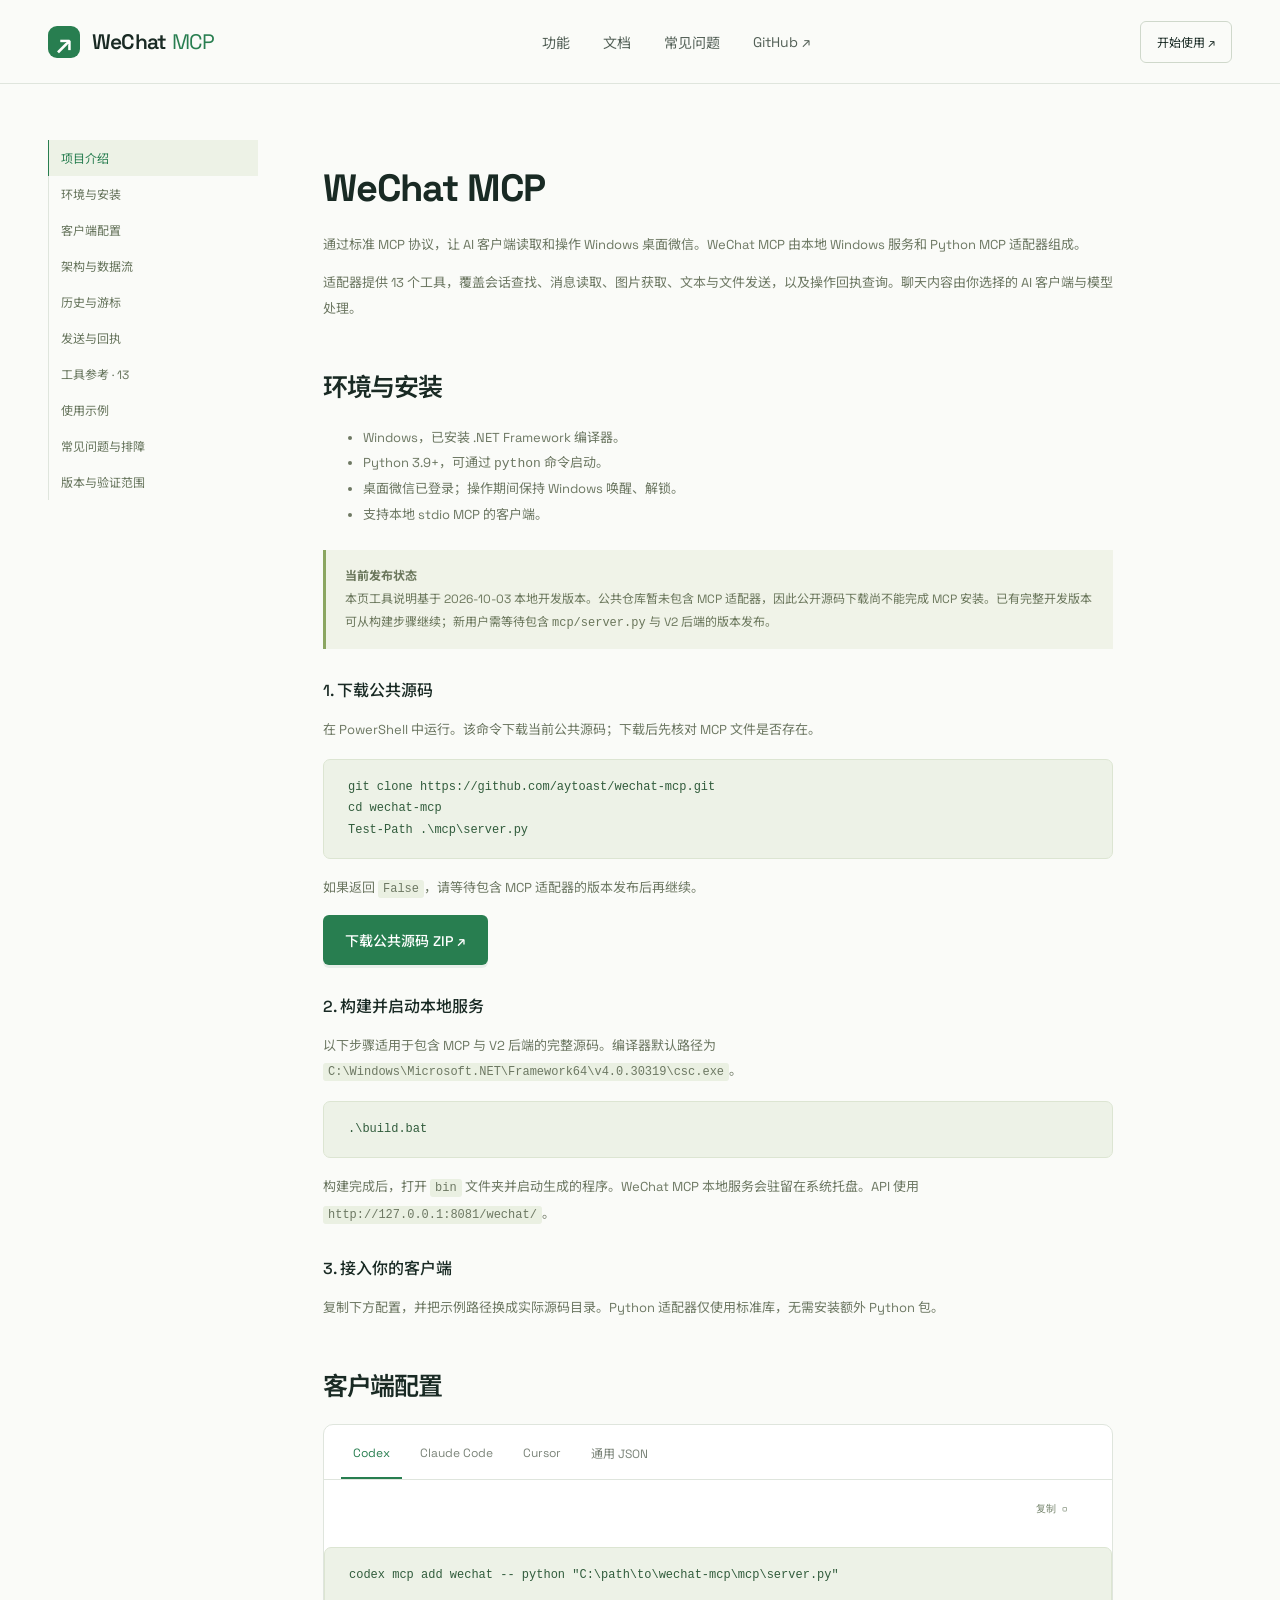
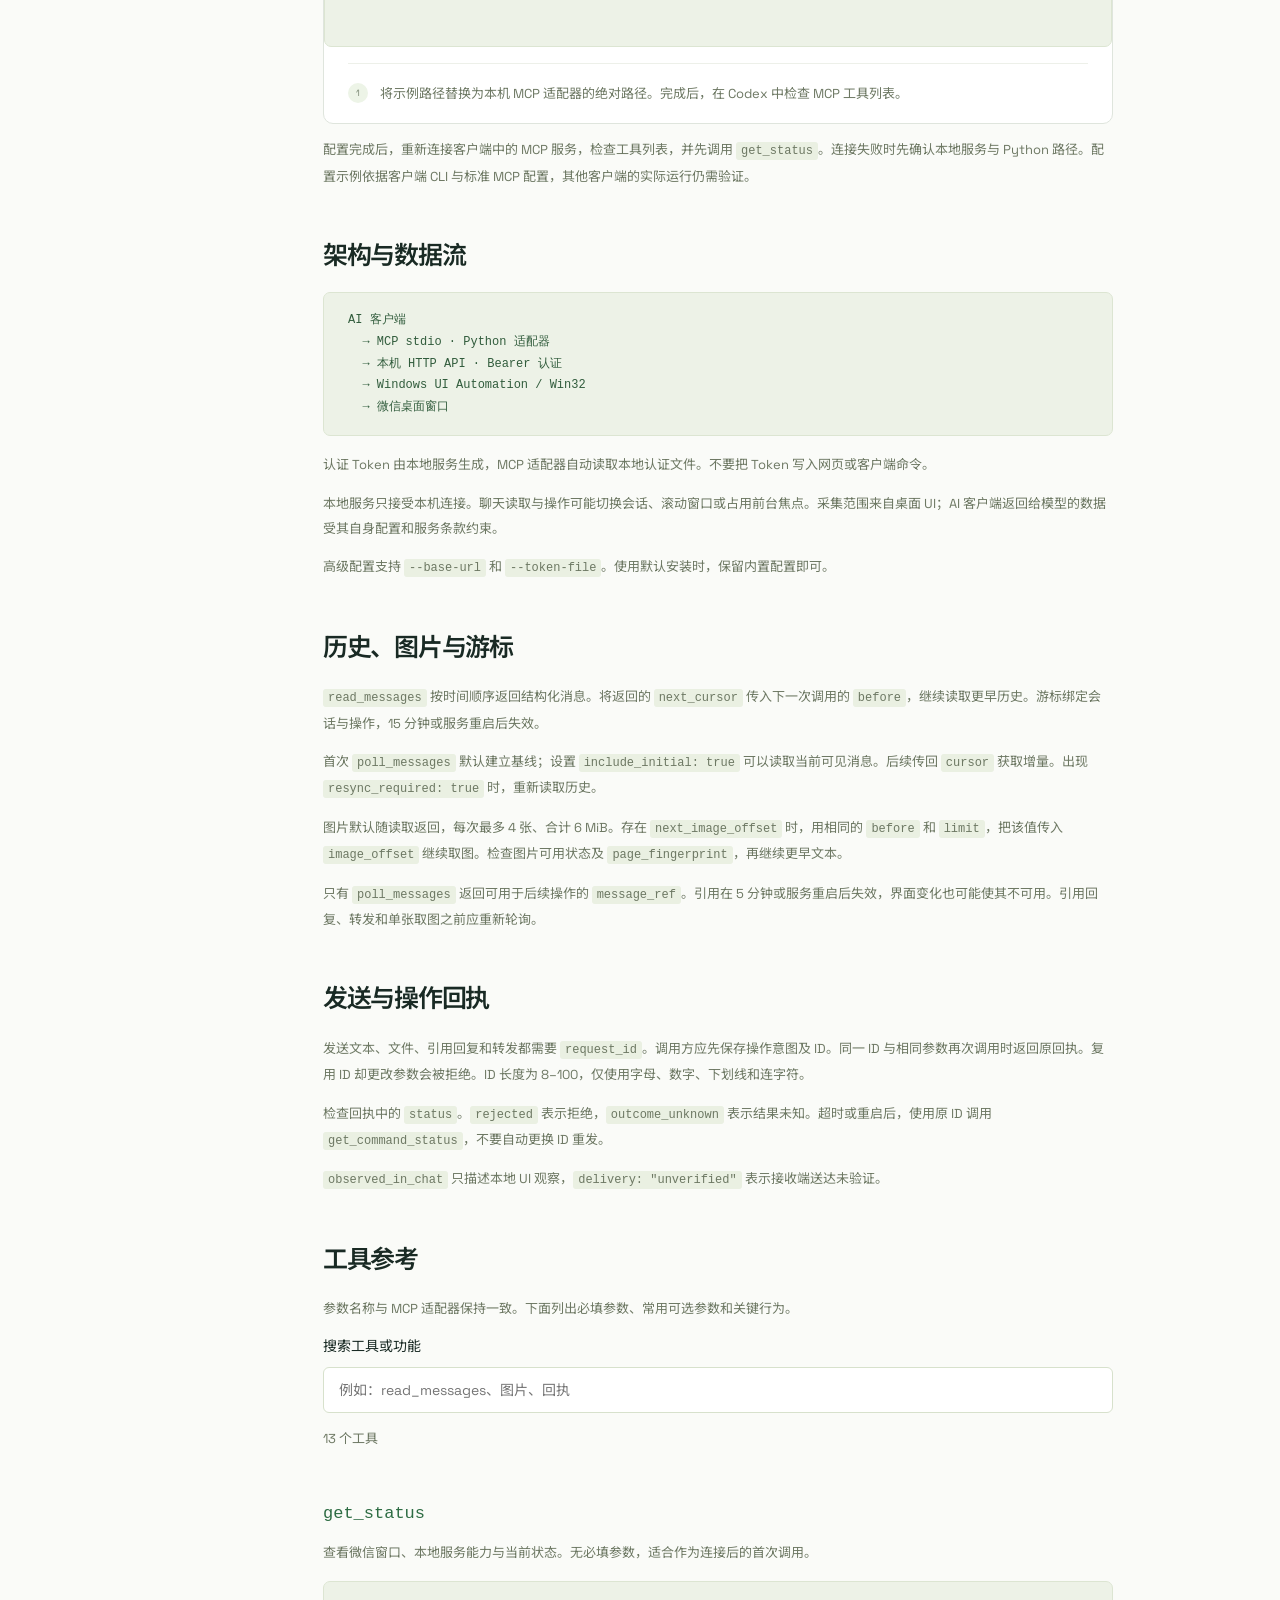
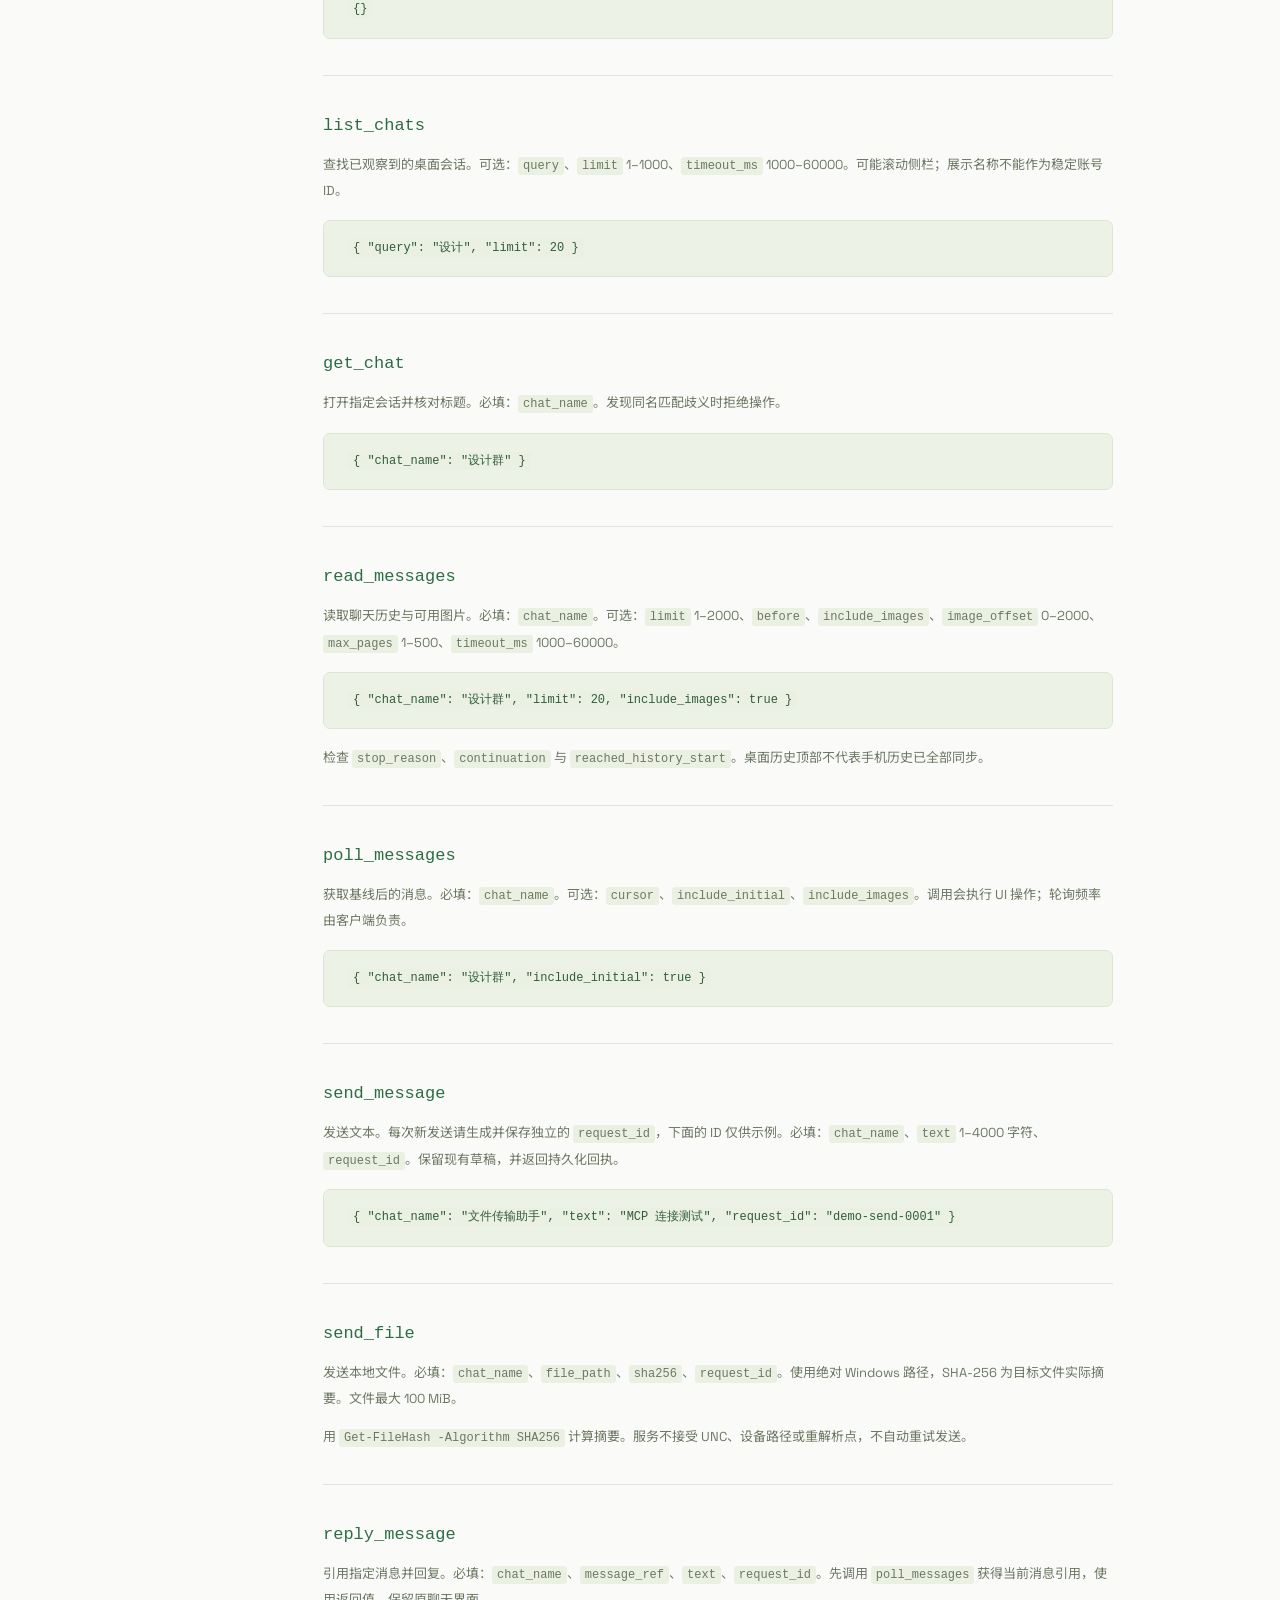
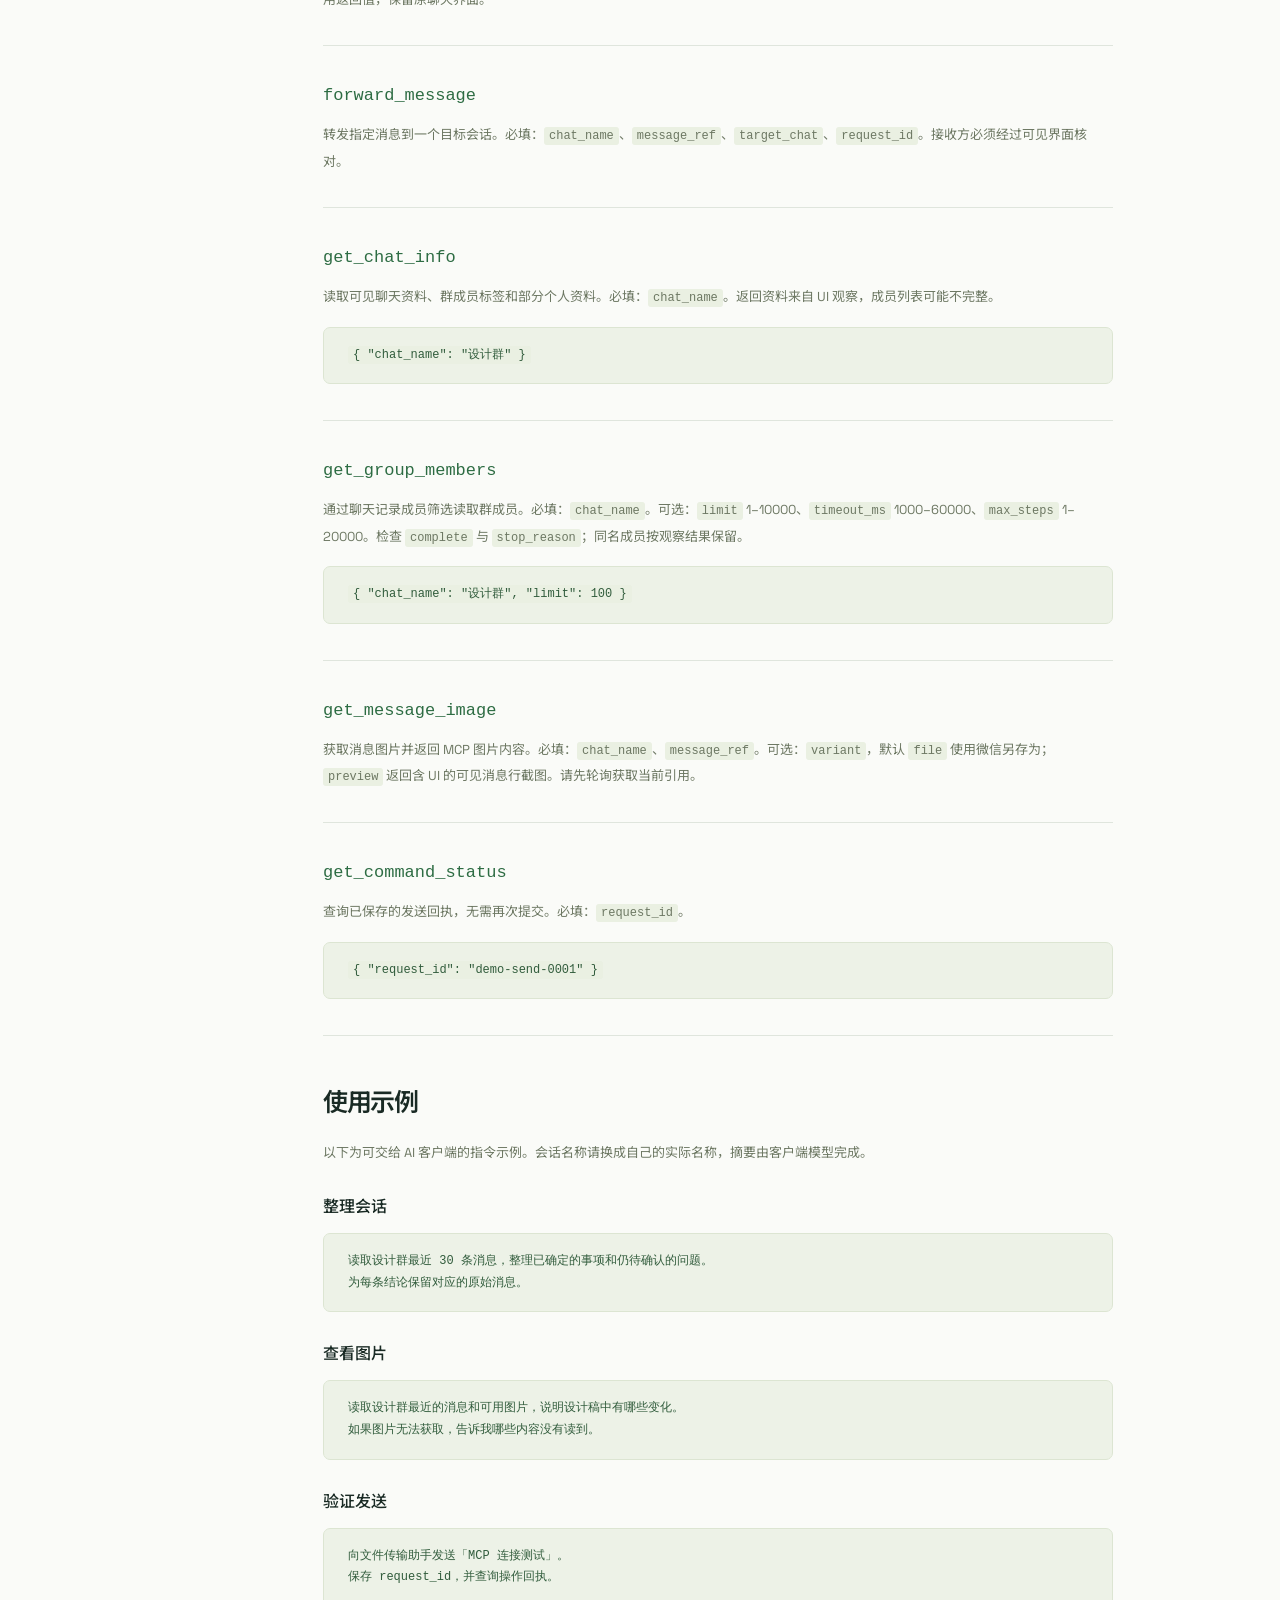
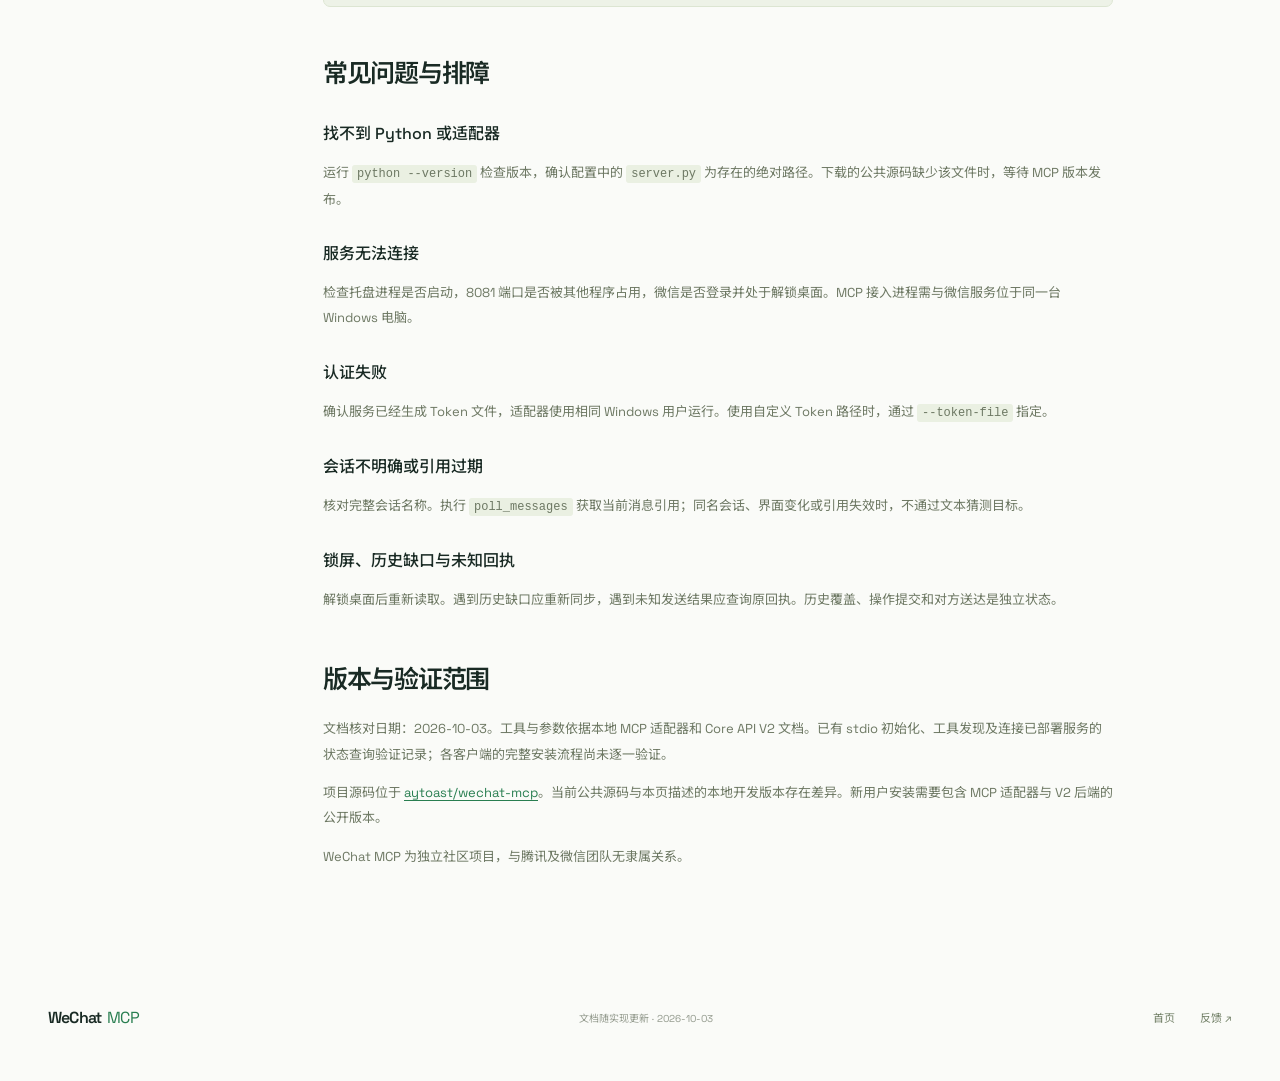
==== commit 898ad35c: "feat: add interactive product demos and audit website copy" ====
--- a/website/docs.html
+++ b/website/docs.html
@@ -1,29 +1,28 @@
-<!doctype html><html lang="zh-CN"><head><meta charset="UTF-8"><meta name="viewport" content="width=device-width,initial-scale=1"><title>文档 — WeChat MCP Server</title><meta name="description" content="WeChat MCP Server 安装、客户端配置、13 个工具的参数说明与操作示例。"><link rel="icon" href="./favicon.svg" type="image/svg+xml"><link rel="stylesheet" href="./style.css?v=20261003-polish"></head><body>
+<!doctype html><html lang="zh-CN"><head><meta charset="UTF-8"><meta name="viewport" content="width=device-width,initial-scale=1"><title>文档 — WeChat MCP</title><meta name="description" content="WeChat MCP 安装、客户端配置、13 个工具的参数说明与操作示例。"><link rel="icon" href="./favicon.svg" type="image/svg+xml"><link rel="stylesheet" href="./style.css?v=20261003-polish"></head><body>
 <a class="skip" href="#main">跳到正文</a><header><div class="nav wrap"><a class="brand" href="./"><span class="brand-icon">↗</span>WeChat <b>MCP</b></a><nav aria-label="主导航"><a href="./#capabilities">功能</a><a href="./docs.html" aria-current="page">文档</a><a href="./#faq">常见问题</a><a class="github" href="https://github.com/aytoast/wechat-mcp">GitHub ↗</a></nav><a class="nav-cta" href="#quickstart">开始使用 ↗</a></div></header>
 <div class="docs-mobile-nav wrap"><a href="#quickstart">安装</a><a href="#clients">客户端</a><a href="#tools">工具</a><a href="#examples">示例</a><a href="#troubleshooting">排障</a></div>
 <div class="docs-layout wrap"><aside class="docs-sidebar" aria-label="文档目录"><a href="#overview">项目介绍</a><a href="#quickstart">环境与安装</a><a href="#clients">客户端配置</a><a href="#architecture">架构与数据流</a><a href="#history">历史与游标</a><a href="#receipts">发送与回执</a><a href="#tools">工具参考 · 13</a><a href="#examples">使用示例</a><a href="#troubleshooting">常见问题与排障</a><a href="#status">版本与验证范围</a></aside>
-<main class="docs-main" id="main"><section id="overview"><h1>WeChat MCP Server</h1><p>通过标准 MCP 协议，让 AI 客户端读取和操作 Windows 桌面微信。项目由本地 Windows 服务和 Python MCP 适配器组成，原项目名为 wechat-daemon。</p><p>适配器提供 13 个工具，覆盖会话查找、消息读取、图片获取、文本与文件发送，以及操作回执查询。它不调用模型；聊天内容由你选择的 AI 客户端处理。</p></section>
+<main class="docs-main" id="main"><section id="overview"><h1>WeChat MCP</h1><p>通过标准 MCP 协议，让 AI 客户端读取和操作 Windows 桌面微信。WeChat MCP 由本地 Windows 服务和 Python MCP 适配器组成。</p><p>适配器提供 13 个工具，覆盖会话查找、消息读取、图片获取、文本与文件发送，以及操作回执查询。聊天内容由你选择的 AI 客户端与模型处理。</p></section>
 <section id="quickstart"><h2>环境与安装</h2><ul><li>Windows，已安装 .NET Framework 编译器。</li><li>Python 3.9+，可通过 <code>python</code> 命令启动。</li><li>桌面微信已登录；操作期间保持 Windows 唤醒、解锁。</li><li>支持本地 stdio MCP 的客户端。</li></ul><div class="callout"><strong>当前发布状态</strong><br>本页工具说明基于 2026-10-03 本地开发版本。公共仓库暂未包含 MCP 适配器，因此公开源码下载尚不能完成 MCP 安装。已有完整开发版本可从构建步骤继续；新用户需等待包含 <code>mcp/server.py</code> 与 V2 后端的版本发布。</div><h3>1. 下载公共源码</h3><p>在 PowerShell 中运行。该命令下载当前公共源码；下载后先核对 MCP 文件是否存在。</p><pre><code>git clone https://github.com/aytoast/wechat-mcp.git
 cd wechat-mcp
-Test-Path .\mcp\server.py</code></pre><p>如果返回 <code>False</code>，当前公共版本尚不包含 MCP。请勿继续配置不存在的文件。</p><a class="button primary" href="https://github.com/aytoast/wechat-mcp/archive/refs/heads/master.zip">下载公共源码 ZIP ↗</a><h3>2. 构建并启动本地服务</h3><p>以下步骤适用于包含 MCP 与 V2 后端的完整源码。编译器默认路径为 <code>C:\Windows\Microsoft.NET\Framework64\v4.0.30319\csc.exe</code>。</p><pre><code>.\build.bat
-.\bin\wechat-daemon.exe</code></pre><p>启动后服务驻留在系统托盘。保持现有程序名 <code>wechat-daemon.exe</code>，本地 API 使用 <code>http://127.0.0.1:8081/wechat/</code>。</p><h3>3. 接入你的客户端</h3><p>复制下方配置，并把示例路径换成实际源码目录。Python 适配器仅使用标准库，无需安装额外 Python 包。</p></section>
+Test-Path .\mcp\server.py</code></pre><p>如果返回 <code>False</code>，请等待包含 MCP 适配器的版本发布后再继续。</p><a class="button primary" href="https://github.com/aytoast/wechat-mcp/archive/refs/heads/master.zip">下载公共源码 ZIP ↗</a><h3>2. 构建并启动本地服务</h3><p>以下步骤适用于包含 MCP 与 V2 后端的完整源码。编译器默认路径为 <code>C:\Windows\Microsoft.NET\Framework64\v4.0.30319\csc.exe</code>。</p><pre><code>.\build.bat</code></pre><p>构建完成后，打开 <code>bin</code> 文件夹并启动生成的程序。WeChat MCP 本地服务会驻留在系统托盘。API 使用 <code>http://127.0.0.1:8081/wechat/</code>。</p><h3>3. 接入你的客户端</h3><p>复制下方配置，并把示例路径换成实际源码目录。Python 适配器仅使用标准库，无需安装额外 Python 包。</p></section>
 <section id="clients"><h2>客户端配置</h2><div class="install-card"><div class="tabs" role="tablist" aria-label="选择 MCP 客户端"><button role="tab" aria-selected="true" data-client="codex">Codex</button><button role="tab" aria-selected="false" data-client="claude">Claude Code</button><button role="tab" aria-selected="false" data-client="cursor">Cursor</button><button role="tab" aria-selected="false" data-client="json">通用 JSON</button></div><div class="code-heading"><button class="copy" data-copy="install-command" aria-label="复制接入命令">复制 ▢</button></div><pre><code id="install-command"></code></pre><div class="install-foot"><span class="step-circle">1</span><p id="client-note"></p></div></div><p>配置完成后，重新连接客户端中的 MCP 服务，检查工具列表，并先调用 <code>get_status</code>。连接失败时先确认本地服务与 Python 路径。配置示例依据客户端 CLI 与标准 MCP 配置，其他客户端的实际运行仍需验证。</p></section>
 <section id="architecture"><h2>架构与数据流</h2><pre><code>AI 客户端
   → MCP stdio · Python 适配器
   → 本机 HTTP API · Bearer 认证
   → Windows UI Automation / Win32
-  → 微信桌面窗口</code></pre><p>认证 Token 由本地服务生成，适配器从 <code>%LOCALAPPDATA%\Stringem\wechat-daemon\commands\command-token.txt</code> 读取。不要把 Token 写入网页或客户端命令。</p><p>本地服务只接受 loopback 连接。聊天读取与操作可能切换会话、滚动窗口或占用前台焦点。采集范围来自桌面 UI；AI 客户端返回给模型的数据受其自身配置和服务条款约束。</p><p>高级配置支持 <code>--base-url</code> 和 <code>--token-file</code>。默认 V2 地址为 <code>http://127.0.0.1:8081/wechat/daemon/v2</code>。</p></section>
+  → 微信桌面窗口</code></pre><p>认证 Token 由本地服务生成，MCP 适配器自动读取本地认证文件。不要把 Token 写入网页或客户端命令。</p><p>本地服务只接受本机连接。聊天读取与操作可能切换会话、滚动窗口或占用前台焦点。采集范围来自桌面 UI；AI 客户端返回给模型的数据受其自身配置和服务条款约束。</p><p>高级配置支持 <code>--base-url</code> 和 <code>--token-file</code>。使用默认安装时，保留内置配置即可。</p></section>
 <section id="history"><h2>历史、图片与游标</h2><p><code>read_messages</code> 按时间顺序返回结构化消息。将返回的 <code>next_cursor</code> 传入下一次调用的 <code>before</code>，继续读取更早历史。游标绑定会话与操作，15 分钟或服务重启后失效。</p><p>首次 <code>poll_messages</code> 默认建立基线；设置 <code>include_initial: true</code> 可以读取当前可见消息。后续传回 <code>cursor</code> 获取增量。出现 <code>resync_required: true</code> 时，重新读取历史。</p><p>图片默认随读取返回，每次最多 4 张、合计 6 MiB。存在 <code>next_image_offset</code> 时，用相同的 <code>before</code> 和 <code>limit</code>，把该值传入 <code>image_offset</code> 继续取图。检查图片可用状态及 <code>page_fingerprint</code>，再继续更早文本。</p><p>只有 <code>poll_messages</code> 返回可用于后续操作的 <code>message_ref</code>。引用在 5 分钟或服务重启后失效，界面变化也可能使其不可用。引用回复、转发和单张取图之前应重新轮询。</p></section>
-<section id="receipts"><h2>发送与操作回执</h2><p>发送文本、文件、引用回复和转发都需要 <code>request_id</code>。调用方应先保存操作意图及 ID。同一 ID 重放返回原回执，不再次提交。ID 长度为 8–100，仅使用字母、数字、下划线和连字符。</p><p>检查回执中的 <code>status</code>。<code>rejected</code> 表示拒绝，<code>outcome_unknown</code> 表示结果未知。超时或重启后，使用原 ID 调用 <code>get_command_status</code>，不要自动更换 ID 重发。</p><p><code>observed_in_chat</code> 只描述本地 UI 观察，<code>delivery: "unverified"</code> 表示接收端送达未验证。</p></section>
+<section id="receipts"><h2>发送与操作回执</h2><p>发送文本、文件、引用回复和转发都需要 <code>request_id</code>。调用方应先保存操作意图及 ID。同一 ID 与相同参数再次调用时返回原回执。复用 ID 却更改参数会被拒绝。ID 长度为 8–100，仅使用字母、数字、下划线和连字符。</p><p>检查回执中的 <code>status</code>。<code>rejected</code> 表示拒绝，<code>outcome_unknown</code> 表示结果未知。超时或重启后，使用原 ID 调用 <code>get_command_status</code>，不要自动更换 ID 重发。</p><p><code>observed_in_chat</code> 只描述本地 UI 观察，<code>delivery: "unverified"</code> 表示接收端送达未验证。</p></section>
 <section id="tools"><h2>工具参考</h2><p>参数名称与 MCP 适配器保持一致。下面列出必填参数、常用可选参数和关键行为。</p><label for="tool-search">搜索工具或功能</label><input id="tool-search" class="doc-search" type="search" placeholder="例如：read_messages、图片、回执" style="margin-top:12px"><p id="tool-count" aria-live="polite">13 个工具</p><div id="tool-empty" class="doc-empty" hidden>没有匹配的工具，试试其他关键词。</div>
 <article class="doc-tool" id="get_status"><h3>get_status</h3><p>查看微信窗口、本地服务能力与当前状态。无必填参数，适合作为连接后的首次调用。</p><pre><code>{}</code></pre></article>
 <article class="doc-tool" id="list_chats"><h3>list_chats</h3><p>查找已观察到的桌面会话。可选：<code>query</code>、<code>limit</code> 1–1000、<code>timeout_ms</code> 1000–60000。可能滚动侧栏；展示名称不能作为稳定账号 ID。</p><pre><code>{ "query": "设计", "limit": 20 }</code></pre></article>
 <article class="doc-tool" id="get_chat"><h3>get_chat</h3><p>打开指定会话并核对标题。必填：<code>chat_name</code>。发现同名匹配歧义时拒绝操作。</p><pre><code>{ "chat_name": "设计群" }</code></pre></article>
 <article class="doc-tool" id="read_messages"><h3>read_messages</h3><p>读取聊天历史与可用图片。必填：<code>chat_name</code>。可选：<code>limit</code> 1–2000、<code>before</code>、<code>include_images</code>、<code>image_offset</code> 0–2000、<code>max_pages</code> 1–500、<code>timeout_ms</code> 1000–60000。</p><pre><code>{ "chat_name": "设计群", "limit": 20, "include_images": true }</code></pre><p>检查 <code>stop_reason</code>、<code>continuation</code> 与 <code>reached_history_start</code>。桌面历史顶部不代表手机历史已全部同步。</p></article>
 <article class="doc-tool" id="poll_messages"><h3>poll_messages</h3><p>获取基线后的消息。必填：<code>chat_name</code>。可选：<code>cursor</code>、<code>include_initial</code>、<code>include_images</code>。调用会执行 UI 操作；轮询频率由客户端负责。</p><pre><code>{ "chat_name": "设计群", "include_initial": true }</code></pre></article>
-<article class="doc-tool" id="send_message"><h3>send_message</h3><p>发送文本。必填：<code>chat_name</code>、<code>text</code> 1–4000 字符、<code>request_id</code>。保留现有草稿，并返回持久化回执。</p><pre><code>{ "chat_name": "文件传输助手", "text": "MCP 连接测试", "request_id": "demo-send-0001" }</code></pre></article>
+<article class="doc-tool" id="send_message"><h3>send_message</h3><p>发送文本。每次新发送请生成并保存独立的 <code>request_id</code>，下面的 ID 仅供示例。必填：<code>chat_name</code>、<code>text</code> 1–4000 字符、<code>request_id</code>。保留现有草稿，并返回持久化回执。</p><pre><code>{ "chat_name": "文件传输助手", "text": "MCP 连接测试", "request_id": "demo-send-0001" }</code></pre></article>
 <article class="doc-tool" id="send_file"><h3>send_file</h3><p>发送本地文件。必填：<code>chat_name</code>、<code>file_path</code>、<code>sha256</code>、<code>request_id</code>。使用绝对 Windows 路径，SHA-256 为目标文件实际摘要。文件最大 100 MiB。</p><p>用 <code>Get-FileHash -Algorithm SHA256</code> 计算摘要。服务不接受 UNC、设备路径或重解析点，不自动重试发送。</p></article>
-<article class="doc-tool" id="reply_message"><h3>reply_message</h3><p>引用指定消息并回复。必填：<code>chat_name</code>、<code>message_ref</code>、<code>text</code>、<code>request_id</code>。先调用 <code>poll_messages</code> 获得新鲜引用，使用返回值，保留原聊天界面。</p></article>
+<article class="doc-tool" id="reply_message"><h3>reply_message</h3><p>引用指定消息并回复。必填：<code>chat_name</code>、<code>message_ref</code>、<code>text</code>、<code>request_id</code>。先调用 <code>poll_messages</code> 获得当前消息引用，使用返回值，保留原聊天界面。</p></article>
 <article class="doc-tool" id="forward_message"><h3>forward_message</h3><p>转发指定消息到一个目标会话。必填：<code>chat_name</code>、<code>message_ref</code>、<code>target_chat</code>、<code>request_id</code>。接收方必须经过可见界面核对。</p></article>
 <article class="doc-tool" id="get_chat_info"><h3>get_chat_info</h3><p>读取可见聊天资料、群成员标签和部分个人资料。必填：<code>chat_name</code>。返回资料来自 UI 观察，成员列表可能不完整。</p><pre><code>{ "chat_name": "设计群" }</code></pre></article>
 <article class="doc-tool" id="get_group_members"><h3>get_group_members</h3><p>通过聊天记录成员筛选读取群成员。必填：<code>chat_name</code>。可选：<code>limit</code> 1–10000、<code>timeout_ms</code> 1000–60000、<code>max_steps</code> 1–20000。检查 <code>complete</code> 与 <code>stop_reason</code>；同名成员按观察结果保留。</p><pre><code>{ "chat_name": "设计群", "limit": 100 }</code></pre></article>
@@ -34,5 +33,5 @@
 如果图片无法获取，告诉我哪些内容没有读到。</code></pre><h3>验证发送</h3><pre><code>向文件传输助手发送「MCP 连接测试」。
 保存 request_id，并查询操作回执。</code></pre></section>
 <section id="troubleshooting"><h2>常见问题与排障</h2><h3>找不到 Python 或适配器</h3><p>运行 <code>python --version</code> 检查版本，确认配置中的 <code>server.py</code> 为存在的绝对路径。下载的公共源码缺少该文件时，等待 MCP 版本发布。</p><h3>服务无法连接</h3><p>检查托盘进程是否启动，8081 端口是否被其他程序占用，微信是否登录并处于解锁桌面。MCP 接入进程需与微信服务位于同一台 Windows 电脑。</p><h3>认证失败</h3><p>确认服务已经生成 Token 文件，适配器使用相同 Windows 用户运行。使用自定义 Token 路径时，通过 <code>--token-file</code> 指定。</p><h3>会话不明确或引用过期</h3><p>核对完整会话名称。执行 <code>poll_messages</code> 获取当前消息引用；同名会话、界面变化或引用失效时，不通过文本猜测目标。</p><h3>锁屏、历史缺口与未知回执</h3><p>解锁桌面后重新读取。遇到历史缺口应重新同步，遇到未知发送结果应查询原回执。历史覆盖、操作提交和对方送达是独立状态。</p></section>
-<section id="status"><h2>版本与验证范围</h2><p>文档核对日期：2026-10-03。工具与参数依据本地 MCP 适配器和 Core API V2 文档。已有 stdio 初始化、工具发现及连接已部署服务的状态查询验证记录；各客户端的完整安装流程尚未逐一验证。</p><p>公共仓库更名为 <a href="https://github.com/aytoast/wechat-mcp">aytoast/wechat-mcp</a>。当前公共源码与本页描述的本地开发版本存在差异。MCP 发布后，应重新验证干净环境安装并更新本页发布状态。</p><p>WeChat MCP 为独立社区项目，与腾讯及微信团队无隶属关系。</p></section>
+<section id="status"><h2>版本与验证范围</h2><p>文档核对日期：2026-10-03。工具与参数依据本地 MCP 适配器和 Core API V2 文档。已有 stdio 初始化、工具发现及连接已部署服务的状态查询验证记录；各客户端的完整安装流程尚未逐一验证。</p><p>项目源码位于 <a href="https://github.com/aytoast/wechat-mcp">aytoast/wechat-mcp</a>。当前公共源码与本页描述的本地开发版本存在差异。新用户安装需要包含 MCP 适配器与 V2 后端的公开版本。</p><p>WeChat MCP 为独立社区项目，与腾讯及微信团队无隶属关系。</p></section>
 </main></div><footer class="wrap"><a class="brand" href="./">WeChat <b>MCP</b></a><span>文档随实现更新 · 2026-10-03</span><div><a href="./">首页</a><a href="https://github.com/aytoast/wechat-mcp/issues">反馈 ↗</a></div></footer><div id="toast" role="status" aria-live="polite"></div><script src="./app.js?v=20261003-polish"></script></body></html>
